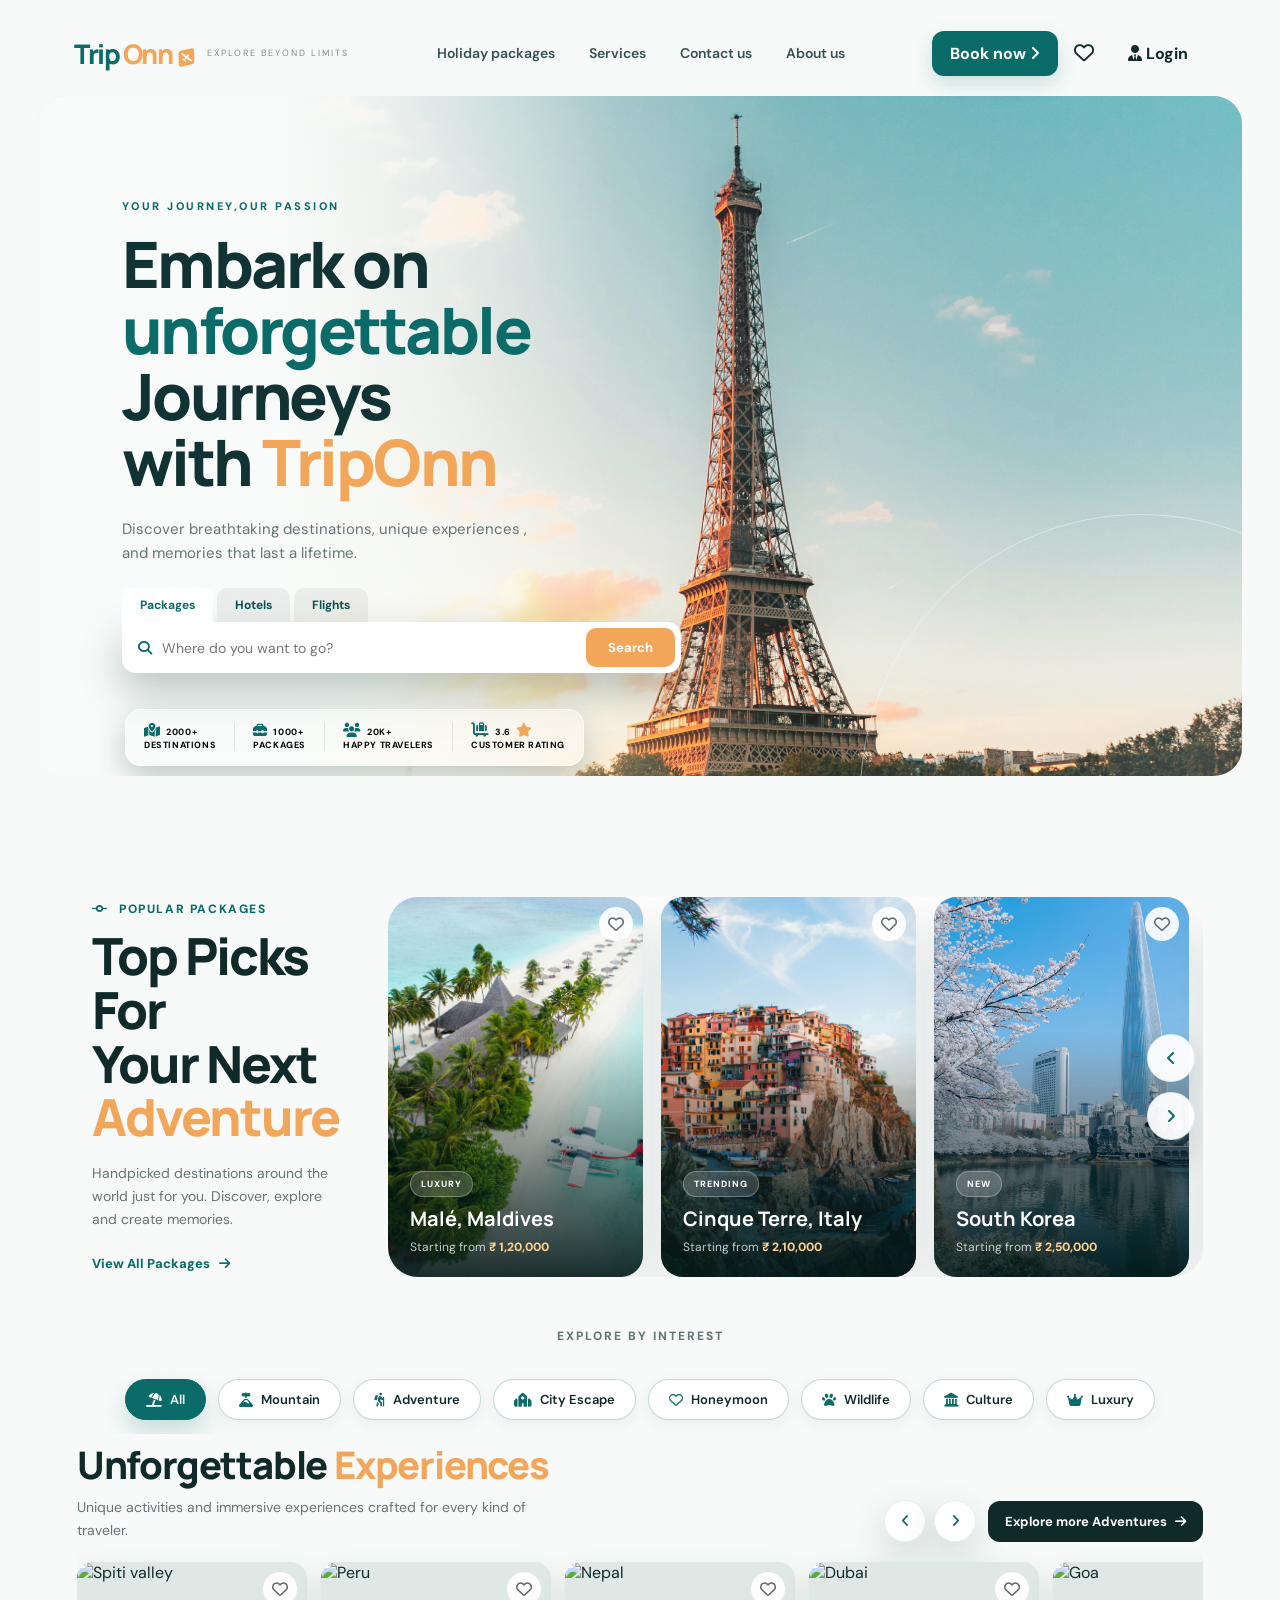
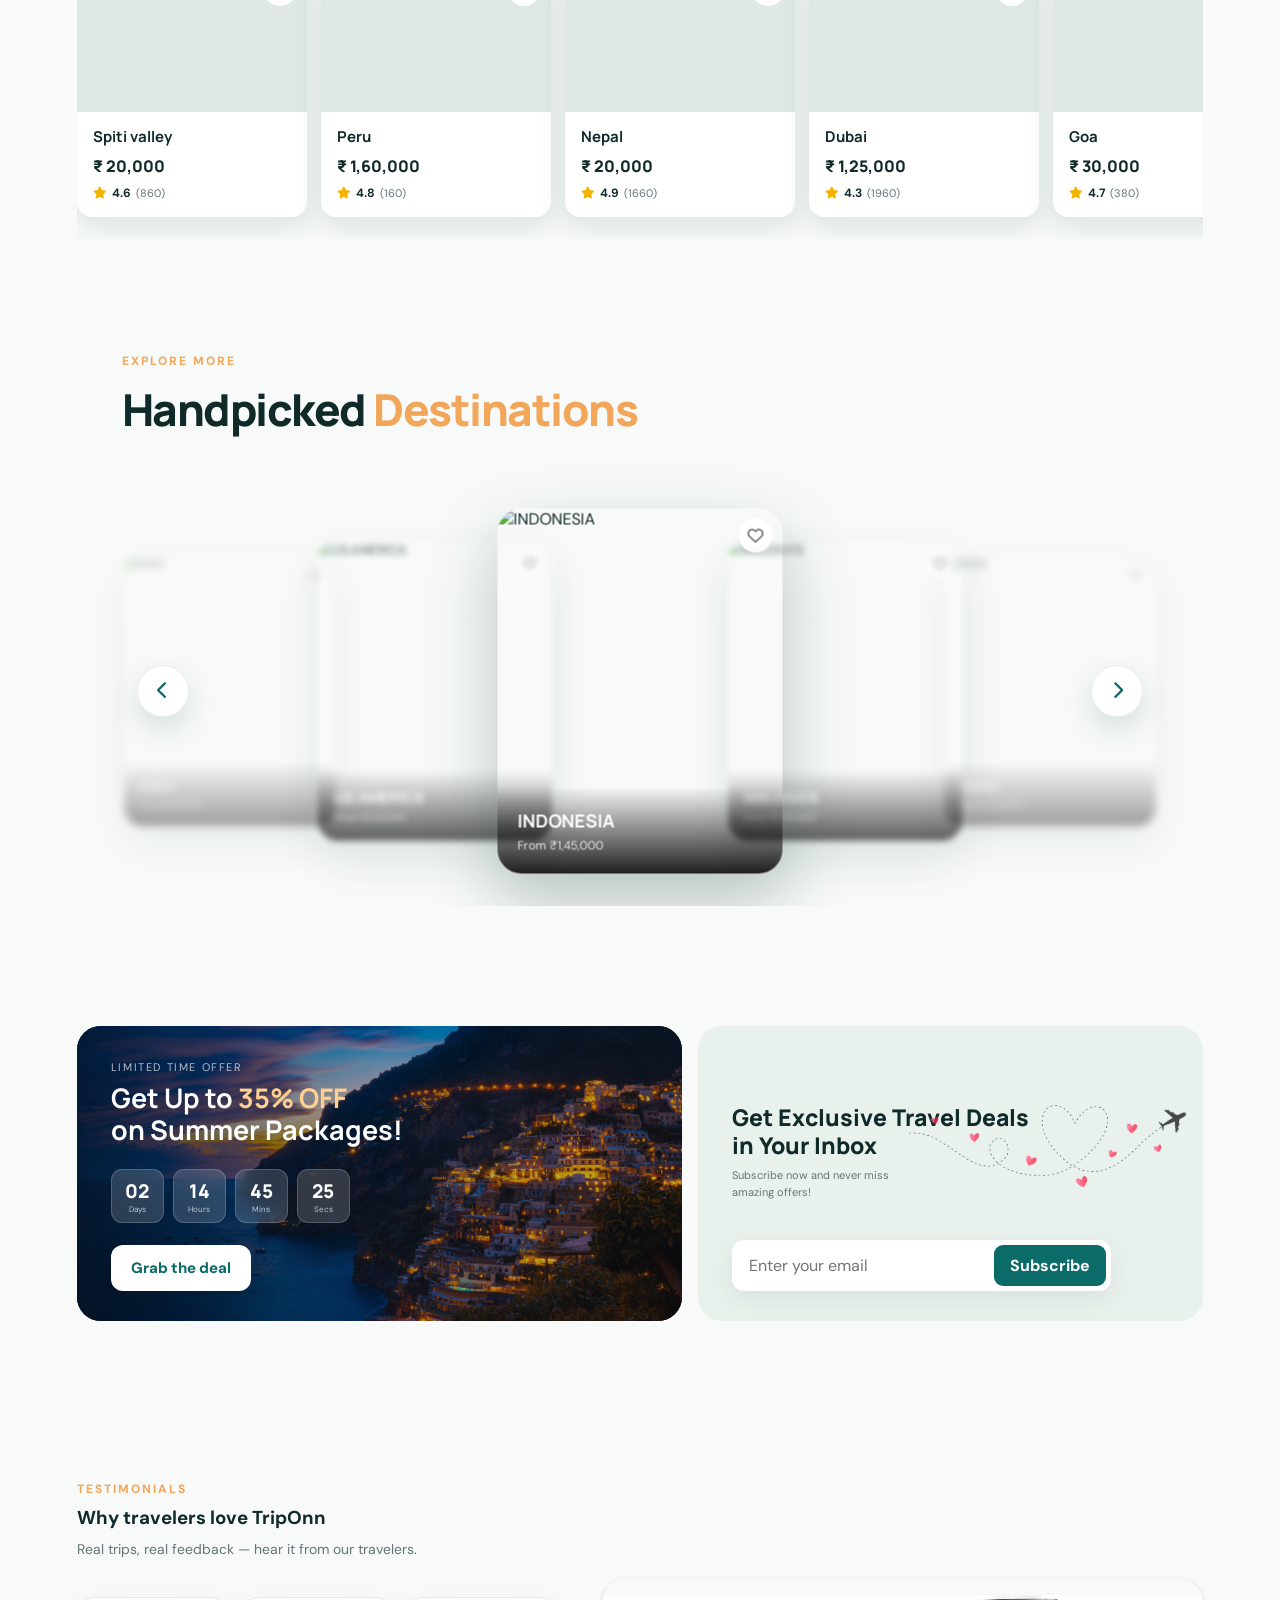
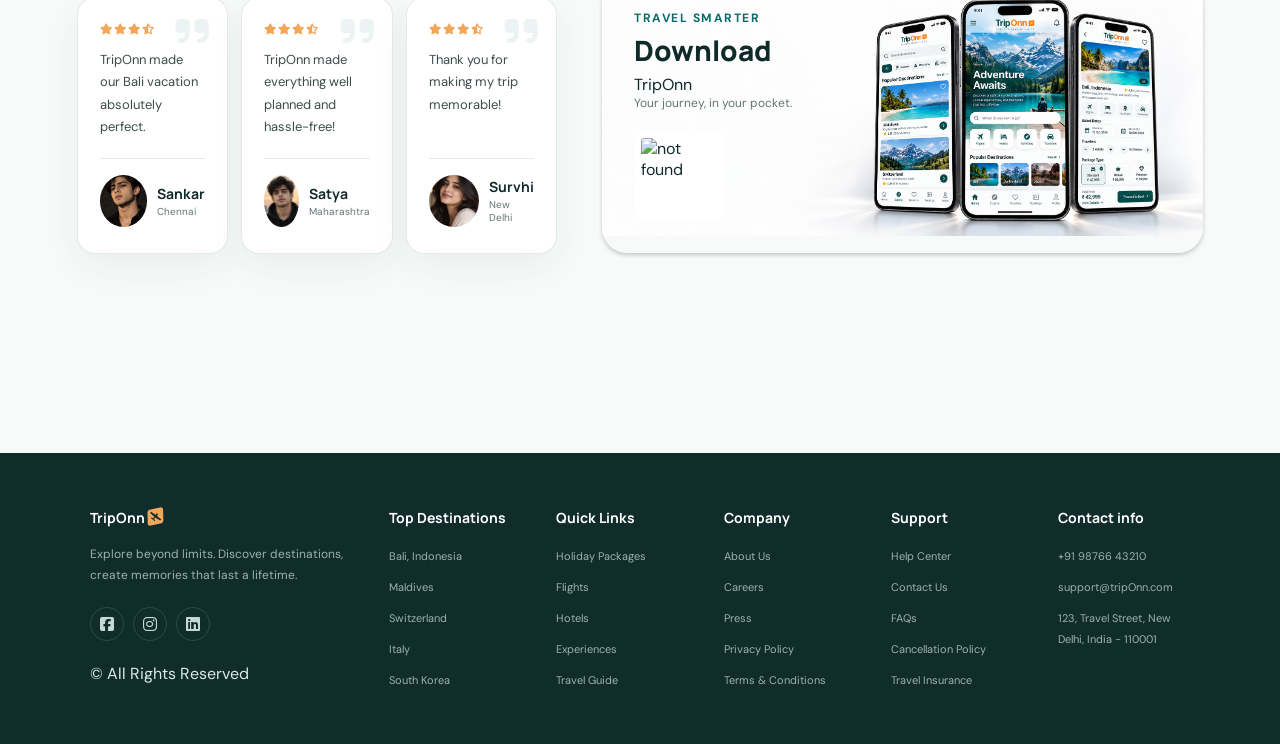
==== index.html @ 27c51230 "Rebuild as TripOnn: details page, wishlist, flights and hotels, organized folders" ====
<!doctype html>
<html lang="en">
  <head>
    <meta charset="UTF-8" />
    <meta name="viewport" content="width=device-width, initial-scale=1.0" />
    <title>TripOnn | Explore beyond limits</title>
    <meta name="description" content="TripOnn: holiday packages, flights and hotels for your next journey." />
    <link rel="stylesheet" href="css/tripOnn.css" />
    <link rel="stylesheet" href="css/wishlist.css" />
    <link rel="stylesheet" href="css/booking.css" />
    <link
      rel="stylesheet"
      href="https://cdnjs.cloudflare.com/ajax/libs/font-awesome/6.7.2/css/all.min.css"
      crossorigin="anonymous"
      referrerpolicy="no-referrer"
    />
    <link rel="icon" href="./favicon.ico?v=8" sizes="any" />
    <link rel="icon" href="./src/favicon/tripOnn_favicon.png?v=8" type="image/png" sizes="32x32" />
    <link rel="icon" href="./src/favicon/tripOnn_favicon_48.png?v=8" type="image/png" sizes="48x48" />
    <link rel="apple-touch-icon" href="./src/favicon/tripOnn_favicon_192.png?v=8" />
  </head>
  <body>
    <!-- Progress bar -->
    <div id="progress-bar"></div>
    <header>
      <nav>
        <!-- Navgition bar -->
        <div class="navbar">
          <div class="logo-box">
            <div class="logo">
              <span id="L1">Trip</span>
              <span id="L2">Onn</span>
              <i class="plane-icon fa-brands fa-avianex"></i>
            </div>
            <div id="tagline">
              <p>explore beyond limits</p>
            </div>
          </div>
          <!-- Navigation Option -->
          <div class="options" id="mobileNav">
            <a href="#">Holiday packages</a>
            <a href="#">Services</a>
            <a href="#">Contact us</a>
            <a href="#">About us</a>
          </div>
          <div class="btn">
            <button type="button" id="btn1">
              Book now <i class="fa-solid fa-angle-right"></i>
            </button>
            <!-- Wishlist heart: shows everything the user has saved -->
            <button type="button" id="navWishlistBtn" aria-label="View wishlist">
              <i class="fa-regular fa-heart"></i>
              <span class="wishlist-count hidden" id="wishlistCount">0</span>
            </button>
            <button type="button" id="btn2">
              <i class="fa-solid fa-user-tie"></i>
              Login
            </button>
          </div>
          <!-- Wishlist dropdown panel -->
          <div class="wishlist-panel hidden" id="wishlistPanel">
            <div class="wishlist-panel-head">
              <h3>My Wishlist</h3>
              <button type="button" id="closeWishlistPanel" aria-label="Close wishlist">
                <i class="fa-solid fa-xmark"></i>
              </button>
            </div>
            <div id="wishlistItemsList"></div>
            <p class="wishlist-empty-msg" id="wishlistEmptyMsg">
              Your wishlist is empty. Tap the heart on any card to save it here.
            </p>
          </div>
          <!-- Mobile hamburger -->
          <button
            type="button"
            class="nav-toggle"
            id="navToggle"
            aria-label="Open navigation"
            aria-expanded="false"
          >
            <i class="fa-solid fa-bars"></i>
          </button>
        </div>
      </nav>
      <div class="nav-scrim" id="navScrim"></div>
    </header>
    <main>
      <section class="hero">
        <!-- Home-Page Discription -->
        <div class="intro">
          <div class="intro-box">
            <h4>
              <i class="fa-solid fa-map-location-dot"></i> 2000+ <br />
              destinations
            </h4>
          </div>
          <!-- Row-Div Made a specific Vertical LIne -->
          <div class="row"></div>
          <div class="intro-box">
            <h4><i class="fa-solid fa-toolbox"></i> 1000+ <br />packages</h4>
          </div>
          <div class="row"></div>
          <div class="intro-box">
            <h4>
              <i class="fa-solid fa-users"></i> 20k+ <br />Happy Travelers
            </h4>
          </div>
          <div class="row"></div>
          <div class="intro-box">
            <h4>
              <i class="fa-solid fa-cart-flatbed-suitcase"></i> 3.6
              <i id="rating" class="fa-solid fa-star"></i> <br />Customer Rating
            </h4>
          </div>
        </div>
        <!-- HERO IMAGE -->
        <div class="hero-nav">
          <img src="./src/bastien-nvs-FIyk3oGs118-unsplash.jpg" alt="Scenic travel destination" />
        </div>
        <!-- Content Box -->
        <div class="hero-content">
          <p class="tagline">Your Journey,Our Passion</p>
          <h1>
            Embark on <br />
            <span class="highlights">unforgettable</span> Journeys <br />
            with <span class="brand">TripOnn</span>
          </h1>
          <p class="description">
            Discover breathtaking destinations, unique experiences ,<br />
            and memories that last a lifetime.
          </p>
        </div>
        <div class="hero-search">
          <div class="hero-search-tabs">
            <button type="button" class="hero-tab active" data-mode="packages">
              Packages
            </button>
            <button type="button" class="hero-tab" data-mode="hotels">
              Hotels
            </button>
            <button type="button" class="hero-tab" data-mode="flights">
              Flights
            </button>
          </div>
          <div class="hero-search-bar">
            <i class="fa-solid fa-magnifying-glass"></i>
            <input
              type="text"
              id="heroSearchInput"
              placeholder="Where do you want to go?"
            />
            <button type="button" class="hero-search-btn">Search</button>
          </div>
        </div>
      </section> 
      <!-- Travel-Packages -->
      <section class="smooth-appear">
        <div class="packages">
          <!-- Packages Intro -->
          <div class="content-box">
            <p class="heading">
              <i class="fa-solid fa-code-commit"></i> Popular Packages
            </p>
            <h2>
              Top Picks For <br />Your Next
              <span class="highlight-text"> Adventure </span>
            </h2>
            <p class="instruction">
              Handpicked destinations around the world just for you. Discover,
              explore and create memories.
            </p>
            <a href="packages.html" class="packages-all">
              View All Packages
              <i class="fa-solid fa-arrow-right"></i>
            </a>
          </div>
          <!-- Packages Carousel: cards are injected by JS from travelData.json -->
          <div class="packages-carousel">
            <div class="packages-track" id="packagesTrack"></div>
            <!-- Carousel Controls -->
            <div class="packages-controls">
              <button
                type="button"
                class="packages-arrow"
                id="packagesPrev"
                aria-label="Previous package"
              >
                <i class="fa-solid fa-angle-left"></i>
              </button>
              <button
                type="button"
                class="packages-arrow"
                id="packagesNext"
                aria-label="Next package"
              >
                <i class="fa-solid fa-angle-right"></i>
              </button>
            </div>
          </div>
        </div>
        <!--  Travel Option -->
        <div class="trip-option">
          <p class="trip-title">Explore By Interest</p>
          <div class="trip-container">
            <button
              type="button"
              class="trip-items active"
              data-filter="all"
              aria-pressed="true"
            >
              <span class="icon-circle border"
                ><i class="fa-solid fa-umbrella-beach"></i
                ><span>All</span></span
              >
            </button>
            <button
              type="button"
              class="trip-items"
              data-filter="mountain"
              aria-pressed="false"
            >
              <span class="icon-circle border"
                ><i class="fa-solid fa-volcano"></i><span>Mountain</span></span
              >
            </button>
            <button
              type="button"
              class="trip-items"
              data-filter="adventure"
              aria-pressed="false"
            >
              <span class="icon-circle border"
                ><i class="fa-solid fa-person-hiking"></i
                ><span>Adventure</span></span
              >
            </button>
            <button
              type="button"
              class="trip-items"
              data-filter="city"
              aria-pressed="false"
            >
              <span class="icon-circle border"
                ><i class="fa-solid fa-synagogue"></i
                ><span>City Escape</span></span
              >
            </button>
            <button
              type="button"
              class="trip-items"
              data-filter="honeymoon"
              aria-pressed="false"
            >
              <span class="icon-circle border"
                ><i class="fa-regular fa-heart"></i><span>Honeymoon</span></span
              >
            </button>
            <button
              type="button"
              class="trip-items"
              data-filter="wildlife"
              aria-pressed="false"
            >
              <span class="icon-circle border"
                ><i class="fa-solid fa-paw"></i><span>Wildlife</span></span
              >
            </button>
            <button
              type="button"
              class="trip-items"
              data-filter="culture"
              aria-pressed="false"
            >
              <span class="icon-circle border"
                ><i class="fa-solid fa-landmark"></i><span>Culture</span></span
              >
            </button>
            <button
              type="button"
              class="trip-items"
              data-filter="luxury"
              aria-pressed="false"
            >
              <span class="icon-circle border"
                ><i class="fa-solid fa-crown"></i><span>Luxury</span></span
              >
            </button>
          </div>
        </div>
        <!-- Trips: interest filter ke results, injected by JS -->
        <div class="container trips-section" id="tripsSection">
          <div class="trips-head">
            <div class="context">
              <h3>
                Unforgettable <span class="highlight-text">Experiences</span>
              </h3>
              <p>
                Unique activities and immersive experiences crafted for every
                kind of traveler.
              </p>
            </div>
            <div class="trips-actions">
              <div class="trips-arrows">
                <button
                  type="button"
                  class="packages-arrow"
                  id="tripsPrev"
                  aria-label="Previous trips"
                >
                  <i class="fa-solid fa-angle-left"></i>
                </button>
                <button
                  type="button"
                  class="packages-arrow"
                  id="tripsNext"
                  aria-label="Next trips"
                >
                  <i class="fa-solid fa-angle-right"></i>
                </button>
              </div>
              <a href="adventures.html" class="button-click" id="tripsMore">
                <span>Explore more Adventures</span>
                <i class="fa-solid fa-arrow-right"></i>
              </a>
            </div>
          </div>
          <div class="trips-grid" id="tripsGrid"></div>
          <p class="trips-empty">No trips available for this interest yet.</p>
        </div>
        <!-- Destinations Depth Carousel: cards injected by JS -->
        <section class="destinations-carousel">
          <div class="carousel-head">
            <span class="section-eyebrow">Explore More</span>
            <h3>Handpicked <span class="highlight-text">Destinations</span></h3>
          </div>
          <div class="dest-stack" id="destStack"></div>
        </section>
        <!-- Offer Bar -->
        <div class="offers">
          <div class="left-nav">
            <img src="./src/offerbar.jpg" alt="notFound" />
            <div class="offer-text">
              <p>Limited Time Offer</p>
              <h3>
                Get Up to <span class="bold-offer">35% OFF</span><br />
                on Summer Packages!
              </h3>
            </div>
            <!-- Countdown clock -->
            <div class="timelapse">
              <div class="clock">
                <h3 id="cd-d">02</h3>
                <p>Days</p>
              </div>
              <div class="clock">
                <h3 id="cd-h">14</h3>
                <p>Hours</p>
              </div>
              <div class="clock">
                <h3 id="cd-m">45</h3>
                <p>Mins</p>
              </div>
              <div class="clock">
                <h3 id="cd-s">30</h3>
                <p>Secs</p>
              </div>
            </div>
            <div class="offer-button">
              <button type="button">Grab the deal</button>
            </div>
          </div>
          <!-- Right Nav -->
          <div class="right-nav">
            <div class="right-nav-text">
              <h3>Get Exclusive Travel Deals <br />in Your Inbox</h3>
              <p>Subscribe now and never miss <br />amazing offers!</p>
            </div>
            <!-- Search-bar -->
            <div id="email-bar">
              <input type="text" placeholder="Enter your email" />
              <button type="submit">Subscribe</button>
            </div>
            <!-- plane logo -->
            <div class="plane-logo">
              <img src="./src/plane-hearts.png" alt="image not found" />
            </div>
          </div>
        </div>
      </section>
    </main>
    <!-- Reviews and Licence -->
    <footer>
      <div class="reviews">
        <div class="review-text">
          <span class="section-eyebrow">Testimonials</span>
          <h3>Why travelers <span>love</span> TripOnn</h3>
          <p class="review-lede">
            Real trips, real feedback — hear it from our travelers.
          </p>
        </div>
        <!-- 1st customer-review -->
        <div class="left-box">
          <div class="customers-review">
            <i class="fa-solid fa-quote-right quote-mark"></i>
            <div class="rating">
              <i class="fa-solid fa-star"></i>
              <i class="fa-solid fa-star"></i>
              <i class="fa-solid fa-star"></i>
              <i class="fa-solid fa-star-half-stroke"></i>
            </div>
            <p class="review-box">
              TripOnn made our Bali vacation absolutely perfect.
            </p>
            <div class="customer-profile">
              <div class="customer">
                <img src="./src/reviwer1.png" alt="Sankar" />
              </div>
              <div class="customer-details">
                <h3>Sankar</h3>
                <p>Chennai</p>
              </div>
            </div>
          </div>
          <div class="customers-review">
            <i class="fa-solid fa-quote-right quote-mark"></i>
            <div class="rating">
              <i class="fa-solid fa-star"></i>
              <i class="fa-solid fa-star"></i>
              <i class="fa-solid fa-star"></i>
              <i class="fa-solid fa-star-half-stroke"></i>
            </div>
            <p class="review-box">
              TripOnn made everything well planned and hassle-free!
            </p>
            <div class="customer-profile">
              <div class="customer">
                <img src="./src/reviwer2.png" alt="Satya" />
              </div>
              <div class="customer-details">
                <h3>Satya</h3>
                <p>Maharashtra</p>
              </div>
            </div>
          </div>
          <div class="customers-review">
            <i class="fa-solid fa-quote-right quote-mark"></i>
            <div class="rating">
              <i class="fa-solid fa-star"></i>
              <i class="fa-solid fa-star"></i>
              <i class="fa-solid fa-star"></i>
              <i class="fa-solid fa-star-half-stroke"></i>
            </div>
            <p class="review-box">Thank you for making my trip memorable!</p>
            <div class="customer-profile">
              <div class="customer">
                <img src="./src/reviwer3.png" alt="Survhi" />
              </div>
              <div class="customer-details">
                <h3>Survhi</h3>
                <p>New Delhi</p>
              </div>
            </div>
          </div>
        </div>
        <!-- right-box -->
        <div class="right-box">
          <img src="./src/tripOnnApp.png" alt="TripOnnApp" />
          <div class="box-input">
            <div class="text-ads">
              <h3>Travel Smarter</h3>
              <h4>Download</h4>
              <span>Trip</span><span>Onn</span>
              <p>Your journey, in your pocket.</p>
            </div>
            <div class="promotion">
              <div class="Qr-code">
                <img src="./src/Qrcode.png" alt="not found" />
              </div>
            </div>
          </div>
        </div>
      </div>
      <!-- footer -->
      <div class="footer-box">
        <div class="footer">
          <h3>TripOnn<i class="plane-icon fa-brands fa-avianex"></i></h3>
          <p>
            Explore beyond limits. Discover destinations, create memories that
            last a lifetime.
          </p>
          <!-- Social Media Support -->
          <div class="social-media">
            <a
              href="https://www.facebook.com/share/174R29vppd/"
              target="_blank"
              rel="noopener noreferrer"
            >
              <i class="fa-brands fa-square-facebook"></i>
            </a>
            <a
              href="https://www.instagram.com/__rahulvx?igsh=cGc4Z3FiamdnNThs"
              target="_blank"
              rel="noopener noreferrer"
            >
              <i class="fa-brands fa-instagram"></i>
            </a>
            <a
              href="https://www.linkedin.com/in/rahul-kumar-a49258320?utm_source=share_via&utm_content=profile&utm_medium=member_android"
              target="_blank"
              rel="noopener noreferrer"
            >
              <i class="fa-brands fa-linkedin"></i>
            </a>
          </div>
          &copy; All Rights Reserved
        </div>
        <!-- Footer Discription -->
        <div class="footer">
          <h3>Top Destinations</h3>
          <ul>
            <li><a href="#">Bali, Indonesia</a></li>
            <li><a href="#">Maldives </a></li>
            <li><a href="#"> Switzerland</a></li>
            <li><a href="#"> Italy</a></li>
            <li><a href="#">South Korea</a></li>
          </ul>
        </div>
        <div class="footer">
          <h3>Quick Links</h3>
          <ul>
            <li><a href="#">Holiday Packages </a></li>
            <li><a href="#">Flights </a></li>
            <li><a href="#"> Hotels</a></li>
            <li><a href="#"> Experiences</a></li>
            <li><a href="#">Travel Guide</a></li>
          </ul>
        </div>
        <div class="footer">
          <h3>Company</h3>
          <ul>
            <li><a href="#">About Us </a></li>
            <li><a href="#">Careers </a></li>
            <li><a href="#"> Press</a></li>
            <li><a href="#"> Privacy Policy </a></li>
            <li><a href="#"> Terms & Conditions</a></li>
          </ul>
        </div>
        <div class="footer">
          <h3>Support</h3>
          <ul>
            <li><a href="#"> Help Center </a></li>
            <li><a href="#">Contact Us </a></li>
            <li><a href="#"> FAQs</a></li>
            <li><a href="#"> Cancellation Policy </a></li>
            <li><a href="#"> Travel Insurance</a></li>
          </ul>
        </div>
        <div class="footer">
          <h3>Contact info</h3>
          <ul>
            <li><a href="#"> +91 98766 43210 </a></li>
            <li><a href="#">support@tripOnn.com </a></li>
            <li>
              <a href="#"> 123, Travel Street, New Delhi, India - 110001</a>
            </li>
          </ul>
        </div>
      </div>
    </footer>
    <!-- Login Overlay-->
    <div
      class="login-overlay hidden"
      role="dialog"
      aria-modal="true"
      aria-label="TripOnn login and sign up"
    >
      <div class="login-container">
        <div class="left-login">
          <img src="./src/loginOverlay.jpg" alt="not found" />
          <div class="poet">
            <span><i class="fa-solid fa-quote-left"></i></span>
            <p>Jobs fill your pocket,</p>
            <p>adventures fill your soul.</p>
            <span>- Jamie Lyn Beatty</span>
          </div>
        </div>
        <div class="right-login">
          <div class="login-logo-box">
            <span id="firstLogo">Trip</span><span id="secndlogo">Onn</span>
            <i id="login-plane" class="fa-brands fa-avianex"></i>
          </div>
          <p id="login-p2">Explore more , Experience more.</p>
          <div class="login-btns">
            <button type="button" id="button1-login">Sign Up</button>
            <button type="button" id="button2-login">Login</button>
          </div>
          <div class="login-advise-text">
            <p id="login-p3">Begin Your Adventure</p>
            <p id="login-p4">Sign Up with Open account</p>
          </div>
          <div class="login-options">
            <button
              type="button"
              id="apple-login"
              aria-label="Continue with Apple"
            >
              <img src="./src/apple-logo.png" alt="" />
            </button>
            <button
              type="button"
              id="google-login"
              aria-label="Continue with Google"
            >
              <img src="./src/google.png" alt="" />
            </button>
            <button
              type="button"
              id="facebook-login"
              aria-label="Continue with Facebook"
            >
              <img src="./src/facebook.png" alt="" />
            </button>
          </div>
          <div class="login-divider">
            <span>or</span>
          </div>
          <button type="button" class="close-login" aria-label="Close login">
            <i class="fa-regular fa-circle-xmark"></i>
          </button>
          <div class="form-details">
            <div class="inputbox-login">
              <i class="fa-solid fa-circle-user"></i>
              <input
                type="text"
                autocomplete="username"
                placeholder="Enter your username"
              />
            </div>
            <p class="field-error" id="username-error"></p>
            <div class="inputbox-login">
              <i class="fa-solid fa-lock"></i>
              <input
                type="password"
                autocomplete="current-password"
                placeholder="Enter your password"
              />
            </div>
            <p class="field-error" id="password-error"></p>
          </div>
          <div class="creatAc-button">
            <button type="button">Create Account</button>
          </div>
        </div>
      </div>
    </div>
    <script src="js/wishlist.js" defer></script>
    <script src="js/tripOnn.js" defer></script>
    <script src="js/booking.js" defer></script>
  </body>
</html>
---- css/tripOnn.css ----
@import url("https://fonts.googleapis.com/css2?family=DM+Sans:wght@400;500;600;700&family=Manrope:wght@500;600;700;800&display=swap");

:root {
  --primary: #0b6b68;
  --primary-dark: #07514f;
  --accent: #f2a65a;
  --ink: #102a2a;
  --muted: #647575;
  --paper: #f7faf8;
  --white: #fff;
  --line: rgba(16, 42, 42, 0.1);
  --shadow: 0 22px 60px rgba(18, 54, 52, 0.12);
  --radius: 24px;
}

* {
  box-sizing: border-box;
  margin: 0;
  padding: 0;
}
html {
  scroll-behavior: smooth;
}
body {
  font-family: "DM Sans", sans-serif;
  color: var(--ink);
  background: var(--paper);
  overflow-x: hidden;
}
body.modal-open,
body.nav-open {
  overflow: hidden;
}
button,
input {
  font: inherit;
}
button {
  cursor: pointer;
  border: 0;
  background: transparent;
}
a {
  color: inherit;
  text-decoration: none;
}
img {
  display: block;
  max-width: 100%;
}

/* Accessible focus state for keyboard users */
button:focus-visible,
a:focus-visible,
input:focus-visible {
  outline: 3px solid rgba(242, 166, 90, 0.55);
  outline-offset: 3px;
  border-radius: 6px;
}

#progress-bar {
  position: fixed;
  left: 0;
  top: 0;
  width: 0;
  height: 4px;
  z-index: 9999;
  background: linear-gradient(90deg, var(--accent), #ffd48d, var(--primary));
  box-shadow: 0 0 14px rgba(242, 166, 90, 0.55);
}

/* NAV */
header {
  position: fixed;
  top: 0;
  left: 0;
  width: 100%;
  z-index: 1000;
  padding: 18px 4%;
  transition: 0.35s ease;
}
header.scrolled {
  padding: 10px 4%;
  background: rgba(255, 255, 255, 0.88);
  backdrop-filter: blur(18px);
  box-shadow: 0 8px 30px rgba(16, 42, 42, 0.08);
}
.navbar {
  max-width: 1400px;
  margin: auto;
  min-height: 70px;
  display: flex;
  align-items: center;
  justify-content: space-between;
  gap: 20px;
  padding: 0 22px;
  border: 1px solid rgba(255, 255, 255, 0.32);
  border-radius: 22px;
}
header.scrolled .navbar {
  border-color: var(--line);
}
.logo-box {
  display: flex;
  align-items: center;
  gap: 13px;
  flex-shrink: 0;
}
.logo {
  font:
    800 27px "Manrope",
    sans-serif;
  letter-spacing: -1.5px;
  position: relative;
}
#L1 {
  color: var(--primary);
}
#L2 {
  color: var(--accent);
}
.plane-icon {
  color: var(--accent);
  font-size: 18px;
  transform: rotate(-12deg);
  margin-left: 2px;
}
#tagline p {
  font-size: 9px;
  letter-spacing: 2px;
  text-transform: uppercase;
  color: #78908f;
}
.options {
  display: flex;
  align-items: center;
  justify-content: center;
  gap: 34px;
  flex: 1;
}
.options a {
  font-size: 14px;
  font-weight: 600;
  color: #345252;
  position: relative;
  padding: 8px 0;
}
.options a::after {
  content: "";
  position: absolute;
  left: 0;
  bottom: 0;
  width: 0;
  height: 2px;
  border-radius: 5px;
  background: var(--accent);
  transition: 0.3s;
}
.options a:hover::after {
  width: 100%;
}
.btn {
  display: flex;
  align-items: center;
  gap: 10px;
  flex-shrink: 0;
}
.btn button,
#desc,
.offer-button button {
  border-radius: 12px;
  padding: 12px 18px;
  font-weight: 700;
  transition: 0.3s;
}
#btn1 {
  background: var(--primary);
  color: #fff;
  box-shadow: 0 8px 20px rgba(11, 107, 104, 0.18);
}
#btn1:hover {
  transform: translateY(-2px);
  background: var(--primary-dark);
}
#btn2 {
  background: transparent;
  color: var(--ink);
}
#btn2:hover {
  background: rgba(11, 107, 104, 0.07);
}
/* =========================================================
   Card heart button (top-right corner of package/trip/dest cards)
   ========================================================= */
.package-card,
.trip-card,
.dest-card {
  position: relative; /* needed so the heart button can sit in the corner */
}

/* Wishlist styles (heart, navbar button, dropdown panel) live in wishlist.css */

/* Mobile hamburger toggle (hidden on desktop) */
.nav-toggle {
  display: none;
  width: 44px;
  height: 44px;
  align-items: center;
  justify-content: center;
  border-radius: 10px;
  color: var(--ink);
  font-size: 19px;
  flex-shrink: 0;
}
.nav-toggle:hover {
  background: rgba(11, 107, 104, 0.08);
}

/* Dark scrim behind the mobile nav panel */
.nav-scrim {
  display: none;
  position: fixed;
  inset: 0;
  background: rgba(6, 20, 20, 0.45);
  z-index: 1400;
  opacity: 0;
  transition: opacity 0.3s ease;
}
.nav-scrim.visible {
  display: block;
  opacity: 1;
}

/* =========================================================
   HERO BANNER
   ========================================================= */

.hero {
  width: min(1380px, 94%);
  height: 680px;
  min-height: 620px;
  margin: 96px auto 0;
  padding: 0 6.5%;
  position: relative;
  display: flex;
  flex-direction: column;
  align-items: flex-start;
  justify-content: center;
  gap: 22px;
  overflow: hidden;
  border-radius: 28px;
  background: #f5f9f7;
}

.hero-nav {
  position: absolute;
  inset: 0;
  width: 100%;
  height: 100%;
  z-index: 0;
  overflow: hidden;
}
.hero-nav img {
  width: 100%;
  height: 100%;
  max-width: none;
  display: block;
  object-fit: cover;
  object-position: center 13%;
}

.hero::after {
  content: "";
  position: absolute;
  inset: 0;
  z-index: 1;
  pointer-events: none;
  background: linear-gradient(
    90deg,
    rgb(248, 251, 249) 20%,
    rgb(248, 251, 249) 20%,
    rgba(248, 251, 249, 0.621) 34%,
    rgba(248, 251, 249, 0.225) 48%,
    rgba(248, 251, 249, 0.086) 63%,
    rgba(248, 251, 249, 0.247) 100%
  );
}

.hero::before {
  content: "";
  position: absolute;
  width: 560px;
  height: 560px;
  right: -180px;
  bottom: -300px;
  border: 1px solid rgba(244, 248, 248, 0.495);
  border-radius: 50%;
  z-index: 2;
  pointer-events: none;
}

.hero-content {
  width: min(600px, 54%);
  max-width: 600px;
  position: relative;
  z-index: 3;
}
.hero-content .tagline {
  color: var(--primary);
  font-weight: 800;
  text-transform: uppercase;
  letter-spacing: 2.5px;
  font-size: 11px;
  margin-bottom: 18px;
}
.hero h1 {
  max-width: 600px;
  font:
    800 clamp(38px, 5vw, 68px)/1.03 "Manrope",
    sans-serif;
  letter-spacing: -2.5px;
  color: #123333;
}
.highlights {
  color: var(--primary);
}
.brand {
  color: var(--accent);
}
.description {
  margin-top: 22px;
  color: var(--muted);
  font-size: 15px;
  line-height: 1.65;
  max-width: 510px;
}


.hero-search {
  width: min(600px, 54%);
  max-width: 600px;
  position: relative;
  z-index: 3;
}

.hero-search-tabs {
  display: flex;
  gap: 4px;
}

.hero-tab {
  padding: 9px 18px;
  font-size: 12px;
  font-weight: 700;
  color: var(--primary-dark);
  background: rgba(164, 160, 160, 0.14);
  backdrop-filter: blur(9px);
  border-radius: 10px 10px 0 0;
  transition: background 0.25s ease, color 0.25s ease;
}

.hero-tab.active {
  background: #fff;
  color: var(--primary);
}

.hero-search-bar {
  display: flex;
  align-items: center;
  gap: 10px;
  background: #fff;
  border-radius: 0 14px 14px 14px;
  padding: 6px 6px 6px 16px;
  box-shadow: 0 18px 40px rgba(18, 54, 52, 0.28);
}

.hero-search-bar i {
  color: var(--primary);
  font-size: 14px;
  flex-shrink: 0;
}

.hero-search-bar input {
  flex: 1;
  min-width: 0;
  border: 0;
  outline: 0;
  font-size: 14px;
  color: var(--ink);
  background: transparent;
}

.hero-search-btn {
  flex-shrink: 0;
  padding: 11px 22px;
  border-radius: 10px;
  background: var(--accent);
  color: #fff;
  font-weight: 700;
  font-size: 13px;
  transition: background 0.25s ease, transform 0.25s ease;
}

.hero-search-btn:hover {
  background-color:#e28222;
  
}

/* STATS BOX */
.intro {
  position: absolute;
  left: 7.2%;
  bottom: 10px;
  z-index: 4;
  display: flex;
  align-items: center;
  gap: 18px;
  padding: 13px 18px;
  background: rgba(255, 255, 255, 0.195);
  backdrop-filter: blur(14px);
  border: 1px solid rgba(255, 255, 255, 0.9);
  border-radius: 16px;
  box-shadow: 0 12px 30px rgba(20, 55, 52, 0.255);
}
.intro-box h4 {
  font-size: 9px;
  line-height: 1.45;
  color: #000000;
  text-transform: uppercase;
  letter-spacing: 0.6px;
}
.intro-box i {
  font-size: 14px;
  color: var(--primary);
  margin-right: 3px;
}
#rating {
  color: var(--accent);
  margin-left: 2px;
}
.row {
  width: 1px;
  height: 28px;
  background: var(--line);
}

/* GENERAL */
.smooth-appear {
  padding: 100px 6%;
}
/* =========================================================
   PACKAGES CAROUSEL
   ========================================================= */

.packages {
  max-width: 1400px;
  margin: auto;
  display: grid;
  grid-template-columns: 0.85fr 2.8fr;
  gap: 34px;
  align-items: center;
}

/* INTRO */

.content-box {
  padding: 25px 15px;
}

.heading {
  color: var(--primary);
  font-weight: 800;
  font-size: 12px;
  text-transform: uppercase;
  letter-spacing: 1.6px;
}

.heading i {
  margin-right: 6px;
}

.content-box h2 {
  font:
    800 clamp(30px, 4vw, 52px)/1.05 "Manrope",
    sans-serif;
  letter-spacing: -2px;
  margin-top: 12px;
}

.highlight-text {
  color: var(--accent);
}

.instruction {
  margin-top: 18px;
  line-height: 1.65;
  color: var(--muted);
  font-size: 14px;
  max-width: 340px;
}

/* VIEW ALL */

.packages-all {
  display: inline-flex;
  align-items: center;
  gap: 9px;
  margin-top: 24px;
  color: var(--primary);
  font-size: 13px;
  font-weight: 800;
  transition:
    gap 0.3s ease,
    color 0.3s ease,
    transform 0.6s ease;
}

.packages-all:hover {
  gap: 14px;
  color: var(--accent);
  transform: translateX(2px);
}

/* CAROUSEL */

.packages-carousel {
  position: relative;
  width: 100%;
  min-width: 0;
  overflow: hidden;
  background-color: var(--white);
  border-radius: 30px;
}

.packages-track {
  display: flex;
  gap: 18px;
  width: max-content;
  transition: transform 0.25s cubic-bezier(0.22, 0.61, 0.36, 1);
  will-change: transform;
}

/* PACKAGE CARD */

.package-card {
  position: relative;
  flex: 0 0 255px;
  height: 380px;

  border-radius: 22px;
  overflow: hidden;

  background: #ddd;
  box-shadow: var(--shadow);

  cursor: pointer;

  transition:
    transform 0.45s ease,
    box-shadow 0.45s ease;
}

.package-card:hover {
  transform: translateY(-8px);
  box-shadow: 0 28px 60px rgba(18, 54, 52, 0.22);
}

.package-card > img {
  width: 100%;
  height: 100%;
  object-fit: cover;

  transition: transform 0.7s cubic-bezier(0.22, 0.61, 0.36, 1);
}

.package-card:hover > img {
  transform: scale(1.07);
}

/* DARK GRADIENT */

.package-card::after {
  content: "";
  position: absolute;
  inset: 35% 0 0;

  background: linear-gradient(transparent, rgba(5, 25, 25, 0.9));

  pointer-events: none;
}

/* CARD CONTENT */

.package-card-content {
  position: absolute;
  left: 0;
  right: 0;
  bottom: 0;

  padding: 22px;

  color: #fff;
  z-index: 2;
}

.package-card-content h3 {
  font:
    700 20px "Manrope",
    sans-serif;
  margin-top: 8px;
}

.package-card-content p {
  font-size: 12px;
  margin-top: 7px;
  color: rgba(255, 255, 255, 0.76);
}

.package-card-content .price {
  font-weight: 800;
  color: #ffd08f;
}

/* SMALL TAG */

.package-tag {
  display: inline-flex;
  align-items: center;

  padding: 6px 10px;

  border-radius: 20px;

  background: rgba(255, 255, 255, 0.16);
  border: 1px solid rgba(255, 255, 255, 0.3);

  backdrop-filter: blur(10px);
  -webkit-backdrop-filter: blur(10px);

  color: #fff;

  font-size: 9px;
  font-weight: 800;
  letter-spacing: 1px;
  text-transform: uppercase;
}
/* =========================================================
   PACKAGE CAROUSEL CONTROLS
   ========================================================= */

.packages-controls {
  position: absolute;
  top: 50%;
  right: 8px;

  transform: translateY(-50%);

  display: flex;
  flex-direction: column;
  gap: 10px;

  z-index: 20;
}

.packages-arrow {
  width: 48px;
  height: 48px;

  display: grid;
  place-items: center;

  border-radius: 50%;

  background: rgba(255, 255, 255, 0.94);
  color: var(--primary);

  border: 1px solid rgba(11, 107, 104, 0.1);

  box-shadow: 0 14px 35px rgba(18, 54, 52, 0.18);

  font-size: 16px;

  transition:
    transform 0.25s ease,
    background 0.25s ease,
    color 0.25s ease,
    box-shadow 0.25s ease;
}

.packages-arrow:hover {
  background: var(--primary);
  color: #fff;

  transform: scale(1.08);

  box-shadow: 0 18px 40px rgba(11, 107, 104, 0.25);
}

.packages-arrow:active {
  transform: scale(0.91);
}
/* INTERESTS */
.trip-option {
  max-width: 1400px;
  margin: 30px auto;
}
.trip-title {
  text-align: center;
  color: var(--muted);
  font-size: 12px;
  font-weight: 800;
  text-transform: uppercase;
  letter-spacing: 2px;
  margin-bottom: 25px;
}

/* Single row, side scroll */
.trip-container {
  display: flex;
  flex-wrap: nowrap;
  gap: 12px;
  padding: 10px 4px 14px; /* hover/shadow clip na ho */
  overflow-x: auto;
  scroll-snap-type: x proximity;
  -webkit-overflow-scrolling: touch;
  scrollbar-width: none; /* Firefox */
}
.trip-container::-webkit-scrollbar {
  display: none; /* Chrome / Safari */
}

/* Jab sab fit ho to center, warna left se scroll */
.trip-items:first-child {
  margin-left: auto;
}
.trip-items:last-child {
  margin-right: auto;
}

.trip-items {
  flex: 0 0 auto;
  scroll-snap-align: start;
  cursor: pointer;
  transition: transform 0.3s ease;
}
.trip-items:hover {
  transform: translateY(-3px);
}

/* Pill: icon pehle, name side me */
.icon-circle {
  display: flex;
  align-items: center;
  gap: 8px;
  padding: 11px 20px;
  border-radius: 999px;
  background: #fff;
  color: var(--ink);
  border: 1px solid rgba(11, 107, 104, 0.25);
  font-size: 13px;
  font-weight: 600;
  white-space: nowrap;
  box-shadow: 0 4px 14px rgba(18, 54, 52, 0.06);
  transition:
    background 0.3s ease,
    color 0.3s ease,
    border-color 0.3s ease,
    box-shadow 0.3s ease;
}
.icon-circle i {
  font-size: 14px;
  color: var(--primary);
  transition: color 0.3s ease;
}
.trip-items:hover .icon-circle,
.trip-items.active .icon-circle {
  background: var(--primary);
  border-color: var(--primary);
  color: #fff;
  box-shadow: 0 12px 25px rgba(11, 107, 104, 0.2);
}
.trip-items:hover .icon-circle i,
.trip-items.active .icon-circle i {
  color: #fff;
}
/* EXPERIENCE / TRIPS */

/* pills ke saath attach: neeche ka gap kam */
.trip-option {
  margin: 30px auto 0;
}

.container {
  max-width: 1400px;
  margin: 10px auto 0;
}
.trips-section {
  scroll-margin-top: 100px;
}
.trips-head {
  display: flex;
  align-items: flex-end;
  justify-content: space-between;
  gap: 24px;
  margin-bottom: 8px;
}
.context h3 {
  font:
    800 clamp(26px, 3vw, 38px)/1.1 "Manrope",
    sans-serif;
  letter-spacing: -1.2px;
}
.context p {
  margin-top: 10px;
  color: var(--muted);
  line-height: 1.65;
  font-size: 14px;
  max-width: 460px;
}
.trips-actions {
  display: flex;
  align-items: center;
  gap: 12px;
  flex-shrink: 0;
}
.trips-arrows {
  display: flex;
  gap: 8px;
}
.trips-arrows .packages-arrow {
  width: 42px;
  height: 42px;
  font-size: 14px;
}

/* "More" button */
.button-click {
  display: inline-flex;
  align-items: center;
  gap: 8px;
  padding: 12px 17px;
  border-radius: 12px;
  background: var(--ink);
  color: #fff;
  font-size: 13px;
  font-weight: 700;
  transition:
    background 0.3s ease,
    transform 0.3s ease;
}
.button-click:hover {
  background: var(--primary);
  transform: translateY(-2px);
}
.button-click i {
  transition: transform 0.3s ease;
}
.button-click:hover i {
  transform: translateX(4px);
}
/* Default: ek row wala slider */
.trips-grid {
  display: flex;
  gap: 14px; /* pehle 16px */
  padding: 12px 4px 22px;
  overflow-x: auto;
  scroll-snap-type: x proximity;
  -webkit-overflow-scrolling: touch;
  scrollbar-width: none;
}
.trips-grid::-webkit-scrollbar {
  display: none;
}

/* Arrows tab hide jab result khaali ho, ya scroll ki zarurat na ho */
.trips-section.is-empty .trips-arrows,
.trips-section.no-overflow .trips-arrows {
  display: none;
}
/* Trip card */
/* Trip card: image on top, white info box below */
.trip-card {
  position: relative;
  flex: 0 0 230px;
  border-radius: 16px;
  overflow: hidden;
  scroll-snap-align: start;
  background: #fff;
  box-shadow: 0 10px 28px rgba(20, 55, 52, 0.12);
  cursor: pointer;
  animation: tripIn 0.45s ease backwards;
  transition: transform 0.4s ease, box-shadow 0.4s ease;
}
.trip-card:hover {
  transform: translateY(-5px);
  box-shadow: 0 22px 45px rgba(20, 55, 52, 0.22);
}

.trip-thumb {
  height: 150px;
  overflow: hidden;
  background: #dfe8e5;
}
.trip-thumb img {
  width: 100%;
  height: 100%;
  object-fit: cover;
  transition: transform 0.6s ease;
}
.trip-card:hover .trip-thumb img {
  transform: scale(1.06);
}

.trip-details {
  position: static;       /* pehle absolute tha */
  padding: 14px 16px 16px;
  background: #fff;
  color: var(--ink);
}
.trip-details h3 {
  font: 700 15px "Manrope", sans-serif;
  text-transform: none;
  color: var(--ink);
}
.trip-details .trip-price {
  margin-top: 8px;
  font: 800 16px "Manrope", sans-serif;
  color: var(--ink);
}
.trip-details .trip-rating {
  display: flex;
  align-items: center;
  gap: 5px;
  margin-top: 8px;
  font-size: 12px;
  color: var(--ink);
}
.trip-rating i {
  color: #f5b301;
}
.trip-rating span {
  color: var(--muted);
  font-size: 11px;
}

@media (max-width: 600px) {
  .trip-card { flex-basis: 185px; }
  .trip-thumb { height: 125px; }
}@keyframes tripIn {
  from {
    opacity: 0;
    transform: translateY(14px);
  }
}

/* Koi trip na mile to */
.trips-empty {
  display: none;
  min-height: 220px;
  place-items: center;
  text-align: center;
  color: var(--muted);
  font-size: 14px;
  font-weight: 600;
}
.trips-section.is-empty .trips-empty {
  display: grid;
}

@media (max-width: 600px) {
  .trip-option {
    margin: 40px auto 0;
  }
  .trips-head {
    flex-direction: column;
    align-items: flex-start;
    gap: 16px;
  }
  .trips-arrows {
    display: none; /* mobile par swipe */
  }
  .trip-card {
    flex-basis: 165px;
  }
}

/* =========================================================
   DESTINATIONS DEPTH CAROUSEL
   ========================================================= */

.destinations-carousel {
  width: 100%;
  max-width: 1500px;
  margin: 110px auto 0;
  padding: 0 4%;
  overflow: hidden;
}

.carousel-head {
  margin-bottom: 42px;
}

.carousel-head h3 {
  font:
    800 clamp(30px, 3.5vw, 44px)/1.1 "Manrope",
    sans-serif;
  letter-spacing: -1.5px;
  margin-top: 8px;
}

/* CAROUSEL STAGE */

.dest-stack {
  position: relative;
  width: 100%;
  height: 430px;
  display: flex;
  align-items: center;
  justify-content: center;
  perspective: 1200px;
  overflow: visible;
}

/* CARD */

.dest-card {
  position: absolute;
  left: 50%;
  top: 50%;

  width: 285px;
  height: 365px;

  border-radius: 24px;
  overflow: hidden;

  cursor: pointer;

  box-shadow: 0 24px 55px rgba(18, 54, 52, 0.16);

  will-change: transform, filter, opacity;

  transform-origin: center center;

  transition:
    transform 0.65s cubic-bezier(0.22, 0.61, 0.36, 1),
    filter 0.65s ease,
    opacity 0.65s ease,
    box-shadow 0.65s ease;

  user-select: none;
  -webkit-user-select: none;
}

/* IMAGE */

.dest-card img {
  width: 100%;
  height: 100%;
  object-fit: cover;
  pointer-events: none;
}

/* CARD INFORMATION */

.dest-card .dest-info {
  position: absolute;
  left: 0;
  right: 0;
  bottom: 0;

  padding: 22px 20px 20px;

  color: #fff;

  background: linear-gradient(transparent, rgba(0, 0, 0, 0.88));

  pointer-events: none;
}

.dest-card .dest-info h4 {
  font:
    700 18px "Manrope",
    sans-serif;
}

.dest-card .dest-info p {
  font-size: 12px;
  color: rgba(255, 255, 255, 0.82);
  margin-top: 5px;
}

/* CENTER CARD */

.dest-card.is-active {
  box-shadow: 0 30px 70px rgba(18, 54, 52, 0.28);
}

/* ARROWS */

.dest-carousel-btn {
  position: absolute;

  top: 50%;
  transform: translateY(-50%);

  width: 52px;
  height: 52px;

  display: grid;
  place-items: center;

  border-radius: 50%;

  background: rgba(255, 255, 255, 0.92);
  color: var(--primary);

  border: 1px solid rgba(11, 107, 104, 0.1);

  box-shadow: 0 12px 30px rgba(18, 54, 52, 0.14);

  z-index: 100;

  font-size: 18px;

  transition:
    transform 0.25s ease,
    background 0.25s ease,
    color 0.25s ease,
    box-shadow 0.25s ease;
}

.dest-carousel-btn:hover {
  background: var(--primary);
  color: #fff;
  box-shadow: 0 16px 35px rgba(11, 107, 104, 0.22);
}

.dest-carousel-btn:active {
  transform: translateY(-50%) scale(0.94);
}

.dest-carousel-btn.prev {
  left: 15px;
}

.dest-carousel-btn.next {
  right: 15px;
}

/* Prevent clicks while moving */

.dest-stack.is-moving .dest-card {
  pointer-events: none;
}

/* MOBILE */

@media (max-width: 900px) {
  .destinations-carousel {
    padding: 0 3%;
  }

  .dest-stack {
    height: 380px;
  }

  .dest-card {
    width: 245px;
    height: 320px;
  }

  .dest-carousel-btn.prev {
    left: 8px;
  }

  .dest-carousel-btn.next {
    right: 8px;
  }
}

@media (max-width: 600px) {
  .destinations-carousel {
    margin-top: 80px;
    padding: 0 15px;
  }

  .dest-stack {
    height: 320px;
  }

  .dest-card {
    width: 190px;
    height: 255px;
    border-radius: 20px;
  }

  .dest-card .dest-info {
    padding: 16px;
  }

  .dest-card .dest-info h4 {
    font-size: 15px;
  }

  .dest-card .dest-info p {
    font-size: 10px;
  }

  .dest-carousel-btn {
    width: 44px;
    height: 44px;
    font-size: 15px;
  }

  .dest-carousel-btn.prev {
    left: 2px;
  }

  .dest-carousel-btn.next {
    right: 2px;
  }
}

/* OFFER */
.offers {
    max-width: 1400px;
    margin: 120px auto 0;
    display: grid;
    grid-template-columns: 1.2fr 1fr;
    gap: 16px;
}
.left-nav,
.right-nav {
   min-height: 295px;
    border-radius: 24px;
    padding: 34px;
    position: relative;
    overflow: hidden;
}
.left-nav {
    color: #fff;
    background: #111;
}

/* FULL BACKGROUND IMAGE */
.left-nav > img {
   position: absolute;
    inset: 0;

    width: 100%;
    height: 100%;

    object-fit: cover;
    z-index: 0;
}

/* DARK OVERLAY — text ko readable banane ke liye */
.left-nav::after {
 content: "";
    position: absolute;
    inset: 0;

    background: linear-gradient(
        90deg,
        rgba(5, 12, 25, 0.78),
        rgba(8, 10, 30, 0.35),
        rgba(8, 10, 30, 0.25)
    );

    z-index: 1;
    pointer-events: none;
}

/* TEXT ABOVE IMAGE */
.left-nav .offer-text,
.left-nav .timelapse {
    position: relative;
    z-index: 3;
}

.left-nav .offer-button {
    z-index: 4;
}

.offer-text p,
.right-nav-text p {
  font-size: 11px;
  text-transform: uppercase;
  letter-spacing: 1.6px;
  opacity: 0.7;
}
.offer-text h3 {
  font:
    700 27px/1.2 "Manrope",
    sans-serif;
  margin-top: 8px;
}
.bold-offer {
  color: #ffd08f;
}
.timelapse {
  display: flex;
  gap: 9px;
  margin-top: 23px;
}
.clock {
  min-width: 53px;
    padding: 8px 7px;
    border-radius: 11px;
    text-align: center;

    background: rgba(255, 255, 255, 0.16);
    border: 1px solid rgba(255, 255, 255, 0.18);

    backdrop-filter: blur(8px);
}
.clock h3 {
  font:
    800 19px "Manrope",
    sans-serif;
}
.clock p {
  font-size: 8px;
  opacity: 0.7;
}
.offer-button {
  position: absolute;
    bottom: 30px;
    z-index: 4;
    margin-top: 0;
}
.offer-button button {
     border: none;

    padding: 13px 20px;

    border-radius: 12px;

    background: #fff;
    color: var(--primary);

    font-size: 15px;
    font-weight: 800;

    cursor: pointer;

    transition: 0.3s ease;

    box-shadow: 0 10px 30px rgba(0, 0, 0, 0.15);
}
.offer-button button:hover {
    transform: translateY(-3px);

    box-shadow:
        0 14px 30px rgba(0, 0, 0, 0.22);
}
.right-nav {
  background: #e9f1ed;
  display: flex;
  align-items: center;
  justify-content: space-between;
  gap: 20px;
}
.right-nav-text h3 {
  font:
    800 23px/1.2 "Manrope",
    sans-serif;
  margin: 8px 0;
}
.right-nav-text p {
  text-transform: none;
  letter-spacing: 0;
  line-height: 1.5;
  color: var(--muted);
  opacity: 1;
  margin-bottom: 50px;
}
#email-bar {
  position: absolute;
  left: 34px;
  bottom: 30px;
  width: min(75%, 430px);
  display: flex;
  background: #fff;
  border-radius: 12px;
  padding: 5px;
  box-shadow: 0 8px 25px rgba(20, 55, 52, 0.08);
}
#email-bar input {
  border: 0;
  outline: 0;
  min-width: 0;
  flex: 1;
  padding: 10px 12px;
  color: var(--ink);
}
#email-bar button {
  background: var(--primary);
  color: #fff;
  padding: 10px 16px;
  border-radius: 9px;
  font-weight: 700;
}
#email-bar button:disabled {
  opacity: 0.7;
  cursor: not-allowed;
}
.input-error{
  border: 1px solid #ff2600 !important;
  box-shadow: 0 0 8px rgba(255, 60, 26, 0.35);
}
.plane-logo {
  width: 290px;
  opacity: 0.7;
  transform: rotate(7deg);
  right: 5px;
  margin-bottom: 15%;
  position: absolute;
}

/* FOOTER / REVIEWS */
footer {
  margin-top: 50px;
}
.reviews {
  position: relative;
  max-width: 1400px;
  margin: 0 auto 100px;
  padding: 10px 6% 80px;
  display: grid;
  grid-template-columns: 1fr 1.25fr;
  gap: 20px 45px;
  align-items: center;
}
.section-eyebrow {
  display: inline-block;
  color: var(--accent);
  font-size: 12px;
  font-weight: 800;
  text-transform: uppercase;
  letter-spacing: 2px;
  margin-bottom: 8px;
}
.review-lede {
  margin-top: 10px;
  color: var(--muted);
  font-size: 14px;
  max-width: 380px;
}
.review-text {
  grid-column: 1 / -1;
  width: 45%;
  display: flex;
  flex-direction: column;
}
.review-text h3 {
  max-width: 430px;
}
.left-box {
  display: grid;
  grid-template-columns: repeat(3, 1fr);
  gap: 13px;
  border-radius: 10px;
}
.customers-review {
  display: flex;
  flex-direction: column;
  height: 100%;
  padding: 26px 22px;
  border: 1px solid var(--line);
  background: #fff;
  border-radius: 18px;
  position: relative;
  overflow: hidden;
  transition:
    transform 0.3s ease,
    box-shadow 0.3s ease;
  box-shadow: 0 12px 35px rgba(20, 55, 52, 0.06);
}
.customers-review:hover {
  transform: translateY(-7px);
  box-shadow: 0 20px 45px rgba(20, 55, 52, 0.12);
}
.quote-mark {
  position: absolute;
  top: 14px;
  right: 18px;
  font-size: 38px;
  color: var(--primary);
  opacity: 0.08;
}
.customer-profile {
  display: flex;
  align-items: center;
  gap: 10px;
  margin-top: 20px;
  padding-top: 16px;
  border-top: 1px solid var(--line);
}
.customer {
  position: relative;
}
.customer img {
  width: 52px;
  height: 52px;
  border-radius: 50%;
  object-fit: cover;
}
.customer-details h3 {
  font:
    700 14px "Manrope",
    sans-serif;
}
.customer-details p {
  font-size: 10px;
  color: var(--muted);
  margin-top: 2px;
}
.rating {
  display: flex;
  gap: 2px;
  font-size: 11px;
  color: var(--accent);
}
.review-box {
  margin-top: 14px;
  flex: 1;
  color: #3c4d4c;
  font-size: 13px;
  line-height: 1.7;
}
.right-box {
  position: relative;
  border-radius: 25px;
  padding: 32px;
  min-height: 260px;
  margin-bottom: 20px;
  display: flex;
  justify-content: space-between;
  align-items: center;
  overflow: hidden;
  box-shadow: 0px 2px 4px rgba(0, 0, 0, 0.204);
}

.right-box::after {
  content: "";
  position: absolute;
  inset: 0;
  z-index: 1;
  pointer-events: none;
}
.box-input {
  position: relative;
  z-index: 2;
  flex: 1;
  min-width: 0;
}
.text-ads h3 {
  font-size: 12px;
  color: var(--primary);
  text-transform: uppercase;
  letter-spacing: 1.5px;
}
.text-ads h4 {
  font:
    800 28px/1.1 "Manrope",
    sans-serif;
  margin: 9px 0;
}
.text-ads p {
  font-size: 12px;
  color: var(--muted);
}
.promotion {
  display: flex;
  align-items: center;
  gap: 14px;
  margin-top: 20px;
}
.Qr-code img {
 width: 90px;
  height: 90px;
  background: #fff;
  padding: 7px;
  border-radius: 10px;
}
.right-box > img {
 position: absolute;
  inset: 0;
  width: 100%;
  height: 100%;
  max-width: 100%;
  max-height: 100%;
  object-fit: contain;
  object-position: center;
  z-index: 0;
}

.footer-box {
  background: #102d2c;
  color: #dbe8e5;
  padding: 55px 7%;
  display: grid;
  grid-template-columns: 2fr repeat(5, 1fr);
  gap: 35px;
}
.footer h3 {
  font:
    700 14px "Manrope",
    sans-serif;
  color: #fff;
  margin-bottom: 17px;
}
.footer p {
  font-size: 12px;
  line-height: 1.7;
  color: #9bb2af;
  max-width: 270px;
}
.footer ul {
  list-style: none;
  display: grid;
  gap: 10px;
}
.footer li a {
  font-size: 11px;
  color: #9bb2af;
  transition:
    color 0.25s ease,
    padding-left 0.25s ease;
}
.footer li a:hover {
  color: #ffd08f;
  padding-left: 4px;
}
.social-media {
  display: flex;
  gap: 9px;
  margin: 22px 0;
}
.social-media a {
  width: 34px;
  height: 34px;
  border: 1px solid rgba(255, 255, 255, 0.13);
  border-radius: 50%;
  display: grid;
  place-items: center;
  color: #c6d8d5;
  transition:
    background 0.25s ease,
    color 0.25s ease,
    transform 0.25s ease;
}
.social-media a:hover {
  background: var(--accent);
  color: #102d2c;
  transform: translateY(-3px);
}

/* LOGIN */
.login-overlay {
  position: fixed;
  inset: 0;
  z-index: 5000;
  background: rgba(3, 21, 21, 0.72);
  backdrop-filter: blur(10px);
  display: grid;
  place-items: center;
  padding: 22px;
  opacity: 1;
  visibility: visible;
  transition:
    opacity 0.3s ease,
    visibility 0.3s ease;
}
.login-overlay.hidden {
  opacity: 0;
  visibility: hidden;
  pointer-events: none;
}
.login-container {
  width: min(920px, 100%);
  max-height: 90vh;
  overflow: hidden;
  background: #fff;
  border-radius: 28px;
  display: grid;
  grid-template-columns: 0.9fr 1.1fr;
  box-shadow: 0 30px 100px rgba(0, 0, 0, 0.3);
  transform: translateY(0) scale(1);
  transition: transform 0.35s ease;
}
.login-overlay.hidden .login-container {
  transform: translateY(20px) scale(0.97);
}
.left-login {
  position: relative;
  min-height: 570px;
  background: #123;
  overflow: hidden;
}
.left-login > img {
  width: 100%;
  height: 100%;
  object-fit: cover;
}
.left-login::after {
  content: "";
  position: absolute;
  inset: 0;
  background: linear-gradient(transparent 30%, rgba(5, 20, 20, 0.9));
}
.poet {
  position: absolute;
  bottom: 35px;
  left: 32px;
  right: 25px;
  color: #fff;
  z-index: 2;
}
.poet p {
  font:
    600 19px/1.4 "Manrope",
    sans-serif;
}
.poet span:last-child {
  font-size: 11px;
  display: block;
  margin-top: 8px;
  opacity: 0.75;
}
.right-login {
  padding: 42px;
  position: relative;
  overflow: auto;
}
.login-logo-box {
  font:
    800 27px "Manrope",
    sans-serif;
}
#firstLogo {
  color: var(--primary);
}
#secndlogo {
  color: var(--accent);
}
#login-plane {
  color: var(--accent);
  font-size: 18px;
  margin-left: 4px;
}
#login-p2 {
  font-size: 11px;
  color: var(--muted);
  margin-top: 4px;
}
.login-btns {
  display: grid;
  grid-template-columns: 1fr 1fr;
  background: #edf3f0;
  border-radius: 10px;
  padding: 4px;
  margin: 28px 0 25px;
  box-shadow: 0 2px 8px rgba(0, 0, 0, 0.06);
}
.login-btns button {
  padding: 10px;
  border-radius: 8px;
  background: transparent;
  color: var(--muted);
  font-weight: 700;
  transition:
    background 0.2s ease,
    color 0.2s ease;
}
.login-btns button.active {
  background: #fff;
  color: var(--primary);
  box-shadow: 0 4px 12px rgba(0, 0, 0, 0.06);
}
.login-advise-text #login-p3 {
  font:
    800 23px "Manrope",
    sans-serif;
}
#login-p4 {
  font-size: 11px;
  color: var(--muted);
  margin-top: 4px;
}
.login-options {
  display: flex;
  gap: 10px;
  margin-top: 18px;
}
.login-options button {
  width: 43px;
  height: 43px;
  border: 1px solid var(--line);
  box-shadow: 0 1px 3px rgba(0, 0, 0, 0.559);
  border-radius: 10px;
  background: #fff;
  display: grid;
  place-items: center;
  transition:
    transform 0.25s ease,
    border-color 0.25s ease;
}
.login-options button img {
  width: 20px;
  height: 20px;
  object-fit: contain;
  
}
.login-options button:hover {
  transform: translateY(-2px);
  border-color: var(--primary);
}
.login-divider {
  display: flex;
  align-items: center;
  gap: 10px;
  color: #9aa9a7;
  font-size: 10px;
  margin: 23px 0;
}
.login-divider::before,
.login-divider::after {
  content: "";
  height: 1px;
  background: var(--line);
  flex: 1;
}
.close-login {
  position: absolute;
  right: 22px;
  top: 20px;
  color: #82908e;
  font-size: 20px;
}
.form-details {
  display: grid;
  gap: 12px;
}
.inputbox-login {
  display: flex;
  align-items: center;
  gap: 10px;
  border: 1px solid var(--line);
  border-radius: 11px;
  padding: 0 13px;
}
.inputbox-login:focus-within {
  border-color: var(--primary);
  box-shadow: 0 0 0 3px rgba(11, 107, 104, 0.08);
}
.inputbox-login i {
  color: #8aa09d;
  font-size: 14px;
}
.inputbox-login input {
  border: 0;
  outline: 0;
  width: 100%;
  padding: 13px 0;
  font-size: 12px;
}
.inputbox-login.input-error {
  border-color: #e0563f !important;
  box-shadow: 0 0 0 3px rgba(224, 86, 63, 0.12);
}
.field-error {
  min-height: 16px;
  margin-top: -6px;
  font-size: 11px;
  color: #e0563f;
  padding-left: 4px;
}
.creatAc-button button {
  width: 100%;
  margin-top: 16px;
  background: var(--primary);
  color: #fff;
  padding: 13px;
  border-radius: 11px;
  font-weight: 800;
}
.creatAc-button button:hover {
  background: var(--primary-dark);
}

/* RESPONSIVE */
@media (max-width: 1150px) {
  .options {
    gap: 18px;
  }
  .packages {
    grid-template-columns: 1fr;
  }
  .content-box {
    grid-column: 1/-1;
    padding-bottom: 5px;
  }
  .footer-box {
    grid-template-columns: 2fr repeat(3, 1fr);
  }
  .footer:last-child {
    grid-column: auto;
  }
}

@media (max-width: 850px) {
  header {
    padding: 10px 3%;
    z-index: 1600;
  }

  .navbar {
    padding: 0 15px;
    position: relative;
  }

  /* HAMBURGER */

  .nav-toggle {
    display: flex;
    width: 25px;
    height: 25px;
    margin-bottom: 20px;
    align-items: center;
    justify-content: center;

    border-radius: 10px;

    color: var(--ink);
    font-size: 15px;

    flex-shrink: 0;

    position: relative;
    z-index: 1601;
  }

  .nav-toggle:hover {
    background: rgba(11, 107, 104, 0.08);
  }

  /* MOBILE NAVIGATION PANEL */

  .options {
    position: fixed;
    top: 14px;
    right: 14px;
    height: auto;
    max-height: calc(100dvh - 28px);
    width: min(240px, 85vw);

    /* Glassmorphism */
    background: rgba(255, 255, 255, 0.18);
    backdrop-filter: blur(22px) saturate(160%);
    -webkit-backdrop-filter: blur(22px) saturate(160%);

    border: 1px solid rgba(255, 255, 255, 0.45);
    border-radius: 22px;

    box-shadow:
      0 20px 50px rgba(0, 0, 0, 0.18),
      inset 0 1px 0 rgba(255, 255, 255, 0.35);

    flex-direction: column;
    align-items: flex-start;
    justify-content: flex-start;
    gap: 1em;
    padding: 40px 20px 10px;
    transform: translateX(calc(100% + 20px));
    transition: transform 0.35s cubic-bezier(0.22, 0.61, 0.36, 1);
    z-index: 1500;
  }
  /* OPEN STATE */
  .options.open {
    transform: translateX(0);
  }

  /* MOBILE NAV LINKS */
  .options a {
    width: 100%;
    background-color: rgba(149, 154, 206, 0.397);
    padding: 13px 14px;
    border-bottom: 1px solid rgba(255, 255, 255, 0.2);
    border-radius: 12px;
    font-size: 16px;
    color: var(--ink);
    transition: 0.25s ease;
  }
  .options a:hover {
    background: var(--primary);
    color: var(--white);
    transform: translateX(3px);
  }

  .options a::after {
    display: none;
  }

  /* DARK BACKGROUND */

  .nav-scrim {
    display: none;

    position: fixed;
    inset: 0;
    background: rgba(6, 20, 20, 0.18);
    z-index: 1400;
    opacity: 0;
    transition: opacity 0.3s ease;
  }

  .nav-scrim.visible {
    display: block;
    opacity: 1;
  }

  /* DESKTOP BUTTONS FLEX ON MOBILE */

  .btn {
    display: flex;
  }

  /* REST OF RESPONSIVE CODE */

  .hero {
    min-height: 560px;
    height: auto;
    padding: 120px 7% 150px;
  }

  .hero-content {
    width: 100%;
    max-width: 650px;
  }

  .intro {
    left: 5%;
    right: 5%;
    bottom: 10px;
    justify-content: space-around;
    gap: 10px;
  }

  .intro-box h4 {
    text-align: center;
    font-size: 9px;
  }

  .container {
    grid-template-columns: 1fr;
    gap: 30px;
  }

  .offers {
    grid-template-columns: 1fr;
  }

  .reviews {
    grid-template-columns: 1fr;
  }

  .left-box {
    grid-template-columns: repeat(3, 1fr);
  }
 /* RIGHT BOX - TABLET */
.right-box {
  min-height: 300px;
  padding: 28px;
  display: flex;
  align-items: center;
  justify-content: flex-start;
  overflow: hidden;
}

.right-box > img {
  width: 100%;
  height: 100%;
  object-fit: contain;
  object-position: center;
}

.box-input {
  width: 100%;
  max-width: 330px;
  position: relative;
  z-index: 2;
}

.text-ads {
  text-align: left;
}

.promotion {
  justify-content: flex-start;
}
  

  .footer-box {
    grid-template-columns: repeat(2, 1fr);
  }

  .footer:first-child {
    grid-column: 1/-1;
  }

  .hero-search {
    width: 100%;
    max-width: 650px;
  }
}

@media (max-width: 600px) {
  .navbar {
    min-height: 58px;
    border-radius: 16px;
  }
  .logo {
    font-size: 22px;
  }
  #tagline {
    display: none;
  }
  #btn1 {
    padding: 10px 13px;
    font-size: 11px;
  }
  #btn2 {
    padding: 10px 12px;
    font-size: 11px;
  }
  .hero {
    min-height: 480px;
    height: auto;
    padding: 105px 6% 130px;
  }
  .hero h1 {
    font-size: 41px;
    letter-spacing: -2px;
  }
  .description {
    font-size: 14px;
  }
  .description br {
    display: none;
  }
  .intro {
    display: grid;
    grid-template-columns: 1fr 1fr;
    width: 90%;
    padding: 13px;
    gap: 10px;
  }
  .intro .row {
    display: none;
  }
  .smooth-appear {
    padding: 70px 5%;
  }
  .packages {
    grid-template-columns: 1fr;
  }
  .content-box h2 {
    font-size: 33px;
  }
  .trip-option {
    margin: 40px auto 0;
  }
  .left-nav,
  .right-nav {
    padding: 25px;
    min-height: 330px;
  }
  .timelapse {
    margin-top: 18px;
  }
  .offer-button {
    position: static;
    margin-top: 20px;
  }
.offers {
    width: calc(100% - 30px);
    margin-top: 80px;
}

.left-nav,
.right-nav {
    width: 100%;
}

.offer-text h3 {
    max-width: 100%;
}

.timelapse {
    flex-wrap: wrap;
}

.offer-button button {
    width: 100%;
}

  .right-nav {
    display: block;
  }
  .plane-logo {
    display: none;
  }
  #email-bar {
    left: 25px;
    right: 25px;
    bottom: 25px;
    width: auto;

  }
  .reviews {
    padding: 55px 5%;
  }
  .left-box {
    grid-template-columns: 1fr;
  }
   /* RIGHT BOX - MOBILE */
.right-box {
    width: 100%;
    min-height: 300px;
    position: relative;
    overflow: hidden;
  }

  .right-box > img {
    position: absolute;
    inset: 0;

    width: 100%;
    height: 100%;

    object-fit: contain;
    object-position: center;

    max-width: 100%;
    max-height: 100%;
  }

.box-input {
  width: 100%;
  max-width: 100%;

  position: relative;
  z-index: 2;
}

.text-ads {
  width: 100%;
  text-align: left;
}

.text-ads h3 {
  font-size: 11px;
}

.text-ads h4 {
  font-size: 25px;
  line-height: 1.1;
}

.text-ads p {
  font-size: 11px;
}

.promotion {
  width: 100%;
  margin-top: 18px;

  display: flex;
  align-items: center;
  justify-content: flex-start;
}

.Qr-code img {
  width: 78px;
  height: 78px;
  padding: 6px;
}

  .footer-box {
    grid-template-columns: 1fr 1fr;
    padding: 45px 7%;
    gap: 28px 20px;
  }
  .footer:first-child {
    grid-column: 1/-1;
  }
  .login-container {
    grid-template-columns: 1fr;
    max-height: 94vh;
  }
  .left-login {
    display: none;
  }
  .right-login {
    padding: 34px 24px;
  }
}

@media (max-width: 390px) {
  .navbar {
    padding: 0 8px;
    gap: 5px;
  }

  .logo {
    font-size: 20px;
  }

  #btn1,
  #btn2 {
    padding: 8px 7px;
    font-size: 10px;
  }

  .nav-toggle {
    width: 20px;
    height: 20px;
    font-size: 10px;
  }

/* RIGHT BOX - SMALL PHONE */
.right-box {
  min-height: 330px;
  padding: 20px;
  border-radius: 20px;
}

.right-box > img {
  object-position: 58% center;
}

.box-input {
  max-width: 100%;
}

.text-ads h3 {
  font-size: 10px;
}

.text-ads h4 {
  font-size: 22px;
}

.text-ads p {
  font-size: 10px;
}

.Qr-code img {
  width: 68px;
  height: 68px;
  padding: 5px;
}
  .hero h1 {
    font-size: 35px;
  }
  .footer-box {
    grid-template-columns: 1fr;
  }
  .footer:first-child {
    grid-column: auto;
  }
}
@media (prefers-reduced-motion: reduce) {
  *,
  *::before,
  *::after {
    scroll-behavior: auto !important;
    animation: none !important;
    transition: none !important;
  }
  .reveal-ready {
    opacity: 1 !important;
    transform: none !important;
  }
}
/* =========================================================
   PACKAGES CAROUSEL RESPONSIVE
   ========================================================= */

@media (max-width: 1000px) {
  .packages {
    grid-template-columns: 1fr;
    gap: 30px;
  }

  .content-box {
    padding: 10px 5px;
  }

  .instruction {
    max-width: 520px;
  }
  .package-card {
    flex-basis: 250px;
    height: 360px;
  }
}

@media (max-width: 600px) {
  .packages-controls {
    right: 2px;
    gap: 8px;
  }

  .packages-arrow {
    width: 42px;
    height: 42px;
    font-size: 14px;
  }
  .trip-container {
  gap: 10px;
}
.icon-circle {
  padding: 9px 15px;
  font-size: 12px;
}
}

@media (max-width: 390px) {
  .packages-controls {
    right: 0;
  }

  .packages-arrow {
    width: 39px;
    height: 39px;
  }
  .hero-search {
    width: 100%;
    max-width: 350px;
  }
}
---- css/wishlist.css ----
/* wishlist.css — heart buttons, navbar heart, dropdown panel. Load after tripOnn.css */

.wishlist-heart {
  position: absolute;
  top: 10px;
  right: 10px;
  width: 34px;
  height: 34px;
  display: flex;
  align-items: center;
  justify-content: center;
  background: rgba(255, 255, 255, 0.9);
  border: none;
  border-radius: 50%;
  cursor: pointer;
  z-index: 5;
  transition: transform 0.2s ease;
}

.wishlist-heart:hover {
  transform: scale(1.12);
}

.wishlist-heart i {
  font-size: 16px;
  color: #666;
  transition: color 0.2s ease;
}

.wishlist-heart.active i {
  color: #e63950; /* red */
}

/* =========================================================
   Navbar heart button (next to Login)
   ========================================================= */
#navWishlistBtn {
  position: relative;
  background: none;
  border: none;
  cursor: pointer;
  font-size: 20px;
  color: inherit;
  display: inline-flex;
  align-items: center;
  padding: 0 6px;
}

#navWishlistBtn i.fa-solid {
  color: #e63950;
}

.wishlist-count {
  position: absolute;
  top: -4px;
  right: -2px;
  background: #e63950;
  color: #fff;
  font-size: 11px;
  line-height: 1;
  padding: 3px 5px;
  border-radius: 999px;
  min-width: 16px;
  text-align: center;
}

.wishlist-count.hidden {
  display: none;
}

/* =========================================================
   Wishlist dropdown panel
   ========================================================= */
.wishlist-panel {
  position: absolute;
  top: 64px;
  right: 20px;
  width: 300px;
  max-height: 420px;
  overflow-y: auto;
  background: #fff;
  border-radius: 12px;
  box-shadow: 0 10px 30px rgba(0, 0, 0, 0.18);
  padding: 16px;
  z-index: 500;
}

.wishlist-panel.hidden {
  display: none;
}

.wishlist-panel-head {
  display: flex;
  justify-content: space-between;
  align-items: center;
  margin-bottom: 10px;
}

.wishlist-panel-head h3 {
  margin: 0;
  font-size: 16px;
}

.wishlist-panel-head button {
  background: none;
  border: none;
  font-size: 16px;
  cursor: pointer;
  color: #666;
}

.wishlist-item {
  display: flex;
  gap: 10px;
  align-items: center;
  padding: 8px 0;
  border-bottom: 1px solid #eee;
}

.wishlist-item img {
  width: 48px;
  height: 48px;
  object-fit: cover;
  border-radius: 8px;
  flex-shrink: 0;
}

.wishlist-item-info {
  flex: 1;
  min-width: 0;
}

.wishlist-item-info h4 {
  margin: 0;
  font-size: 14px;
  white-space: nowrap;
  overflow: hidden;
  text-overflow: ellipsis;
}

.wishlist-item-info p {
  margin: 2px 0 0;
  font-size: 12px;
  color: #888;
}

.wishlist-item-remove {
  background: none;
  border: none;
  color: #e63950;
  cursor: pointer;
  font-size: 14px;
  flex-shrink: 0;
}

.wishlist-empty-msg {
  text-align: center;
  color: #888;
  font-size: 13px;
  padding: 24px 6px;
}

.wishlist-empty-msg.hidden {
  display: none;
}
---- css/booking.css ----
/* booking.css — load after tripOnn.css */

/* =========================================================
   HERO / BOOKING MODE
   ========================================================= */

.hero.booking-mode {
  height: auto;
  min-height: 0;
  padding-top: 130px;
  padding-bottom: 36px;
}

.hero.booking-mode .intro,
.hero.booking-mode .hero-search-bar {
  display: none;
}

.hero.booking-mode .hero-search {
  width: 100%;
  max-width: none;
}

.hero.booking-mode .hero-tab.active {
  background: var(--primary);
  color: #fff;
}


/* =========================================================
   BOOKING FORM
   ========================================================= */

.bk-form {
  display: none;
  flex-wrap: wrap;
  align-items: stretch;
  gap: 10px;
  background: #fff;
  padding: 14px;
  border-radius: 0 16px 16px 16px;
  box-shadow: 0 18px 40px rgba(18, 54, 52, 0.22);
}

.hero.booking-mode .bk-form {
  display: flex;
}

.bk-f {
  flex: 1 1 150px;
  display: grid;
  gap: 4px;
  padding: 8px 12px;
  border: 1px solid var(--line);
  border-radius: 10px;
}

.bk-f span {
  font-size: 11px;
  color: var(--muted);
  font-weight: 600;
}

.bk-f i {
  color: var(--primary);
  margin-right: 3px;
}

.bk-f input {
  border: 0;
  outline: 0;
  font-size: 13px;
  font-weight: 700;
  color: var(--ink);
  background: transparent;
  min-width: 0;
}

.bk-go {
  border: 0;
  background: var(--accent);
  color: #fff;
  font-weight: 700;
  font-size: 13px;
  padding: 12px 22px;
  border-radius: 10px;
  transition: background 0.25s;
  cursor: pointer;
}

.bk-go:hover {
  background: #e28222;
}

.bk-form > .bk-go {
  flex: 0 0 auto;
}

.bk-chips {
  flex: 1 1 100%;
  display: flex;
  flex-wrap: wrap;
  align-items: center;
  gap: 8px;
  font-size: 12px;
  font-weight: 700;
  color: var(--ink);
}

.bk-chips button {
  padding: 5px 12px;
  border: 0;
  border-radius: 999px;
  background: #e9f1ed;
  color: var(--primary-dark);
  font-size: 11px;
  font-weight: 600;
  cursor: pointer;
}

.bk-chips button:hover {
  background: var(--primary);
  color: #fff;
}


/* =========================================================
   RESULTS AREA
   ========================================================= */

.bk-view {
  max-width: 1400px;
  margin: 40px auto 60px;
  padding: 0 4%;
  display: grid;
  grid-template-columns: 260px 1fr;
  gap: 24px;
  align-items: start;
}

.bk-view[hidden] {
  display: none;
}


/* =========================================================
   FILTER SIDEBAR
   ========================================================= */

.bk-side {
  background: #fff;
  border: 1px solid var(--line);
  border-radius: 18px;
  padding: 20px;
  position: sticky;
  top: 90px;
}

.bk-side-head {
  display: flex;
  justify-content: space-between;
  align-items: center;
  font-size: 17px;
}

.bk-side-head button {
  border: 0;
  background: transparent;
  color: var(--primary);
  font-size: 12px;
  font-weight: 700;
  cursor: pointer;
}

.bk-side h5 {
  margin: 20px 0 8px;
  font-size: 13px;
}

.bk-side input[type="range"] {
  width: 100%;
  accent-color: var(--primary);
}

.bk-check {
  display: flex;
  align-items: center;
  gap: 8px;
  padding: 4px 0;
  font-size: 13px;
  color: #345252;
  cursor: pointer;
}

.bk-check input {
  accent-color: var(--primary);
  width: 15px;
  height: 15px;
}


/* =========================================================
   TOP BAR
   ========================================================= */

.bk-top {
  display: flex;
  justify-content: space-between;
  align-items: center;
  gap: 12px;
  flex-wrap: wrap;
  margin-bottom: 14px;
  font-size: 14px;
}

.bk-top p {
  margin: 0;
}

.bk-top select {
  margin-left: 6px;
  padding: 8px 12px;
  border: 1px solid var(--line);
  border-radius: 10px;
  background: #fff;
  font-size: 13px;
  outline: none;
}


/* =========================================================
   DATE BUTTONS / HOTEL TABS
   ========================================================= */

.bk-dates,
.bk-tabs {
  display: flex;
  gap: 10px;
  overflow-x: auto;
  margin-bottom: 16px;
  scrollbar-width: none;
}

.bk-dates::-webkit-scrollbar,
.bk-tabs::-webkit-scrollbar {
  display: none;
}

.bk-dates button {
  flex: 1 0 110px;
  display: grid;
  gap: 3px;
  padding: 10px;
  border-radius: 12px;
  background: #fff;
  border: 1px solid var(--line);
  text-align: center;
  cursor: pointer;
}

.bk-dates small {
  color: var(--muted);
  font-size: 11px;
}

.bk-dates button.active {
  background: var(--primary);
  color: #fff;
}

.bk-dates button.active small {
  color: rgba(255, 255, 255, 0.8);
}

.bk-tabs button {
  flex: 0 0 auto;
  padding: 9px 18px;
  border-radius: 10px;
  background: #fff;
  border: 1px solid var(--line);
  font-size: 13px;
  font-weight: 600;
  cursor: pointer;
}

.bk-tabs button.active {
  background: var(--primary);
  color: #fff;
  border-color: var(--primary);
}


/* =========================================================
   COMMON CARD
   ========================================================= */

.bk-card {
  position: relative;
  display: grid;
  align-items: center;
  gap: 18px;
  background: #fff;
  border: 1px solid var(--line);
  border-radius: 16px;
  padding: 16px 20px;
  margin-bottom: 14px;
  box-shadow: 0 8px 24px rgba(20, 55, 52, 0.06);
}

.bk-card .wishlist-heart {
  top: 12px;
  right: 12px;
}

.bk-main {
  min-width: 0;
}


/* =========================================================
   PRICE
   ========================================================= */

.f-price {
  display: grid;
  gap: 4px;
  justify-items: end;
  text-align: right;
}

.f-price b {
  font: 800 22px "Manrope", sans-serif;
}

.f-price small {
  color: var(--muted);
  font-size: 11px;
}

.f-price .bk-go {
  margin-top: 6px;
}

.bk-card .f-price {
  padding-top: 26px;
}


/* =========================================================
   FLIGHT CARD
   ========================================================= */

.bk-card.flight {
  grid-template-columns:
    56px
    80px
    1fr
    80px
    140px
    150px;
}


/* =========================================================
   AIRLINE LOGO
   ========================================================= */

.logo-chip {
  width: 48px;
  height: 48px;
  border-radius: 12px;
  display: grid;
  place-items: center;
  overflow: hidden;
  color: #fff;
  font: 800 20px "Manrope", sans-serif;
}

.logo-chip img {
  width: 100%;
  height: 100%;
  object-fit: contain;
  padding: 6px;
  display: block;
}


/* =========================================================
   FLIGHT TIME / ROUTE
   ========================================================= */

.f-time {
  display: grid;
  gap: 2px;
}

.f-time b {
  font: 800 19px "Manrope", sans-serif;
}

.f-time small,
.f-mid small {
  color: var(--muted);
  font-size: 11px;
}

.f-mid {
  display: grid;
  justify-items: center;
  gap: 3px;
}

.f-mid i {
  width: 100%;
  height: 2px;
  background: var(--line);
}

.f-name {
  font-size: 12px;
  color: var(--muted);
}


/* =========================================================
   HOTEL CARD
   ========================================================= */

.bk-card.hotel {
  grid-template-columns: 200px 1fr 160px;
  padding: 12px;
}

.h-img {
  position: relative;
  height: 130px;
  border-radius: 12px;
  overflow: hidden;
}

.h-img img {
  width: 100%;
  height: 100%;
  object-fit: cover;
}

.h-img span {
  position: absolute;
  top: 8px;
  left: 8px;
  background: var(--accent);
  color: #fff;
  font-size: 11px;
  font-weight: 700;
  padding: 4px 10px;
  border-radius: 8px;
  z-index: 1;
}

.h-info h3 {
  font: 700 17px "Manrope", sans-serif;
}

.h-info p {
  margin-top: 6px;
  font-size: 12px;
  color: var(--muted);
}

.h-loc i {
  color: var(--accent);
}

.stars {
  color: #f5b301;
  margin-right: 6px;
  letter-spacing: 1px;
}

.h-rate b {
  background: var(--primary);
  color: #fff;
  padding: 2px 6px;
  border-radius: 6px;
  margin-right: 4px;
}

.h-am span {
  display: inline-block;
  margin: 0 8px 4px 0;
  padding: 3px 9px;
  background: #f0f5f3;
  border-radius: 6px;
}

.bk-empty {
  padding: 50px 0;
  text-align: center;
  color: var(--muted);
  font-weight: 600;
}


/* =========================================================
   RESPONSIVE — 1100px
   ========================================================= */

@media (max-width: 1100px) {

  .bk-view {
    grid-template-columns: 230px 1fr;
    gap: 18px;
  }

  /* Flight card: 2 rows */

  .bk-card.flight {
    grid-template-columns:
      48px
      auto
      1fr
      auto;

    grid-template-areas:
      "logo dep mid arr"
      "name name price price";

    gap: 12px 14px;
    padding: 46px 16px 16px;
  }

  .bk-card.flight .logo-chip {
    grid-area: logo;
  }

  .bk-card.flight .f-time.dep {
    grid-area: dep;
  }

  .bk-card.flight .f-mid {
    grid-area: mid;
  }

  .bk-card.flight .f-time.arr {
    grid-area: arr;
    text-align: right;
  }

  .bk-card.flight .f-name {
    grid-area: name;
    align-self: center;
  }

  .bk-card.flight .f-price {
    grid-area: price;
    justify-self: end;
    justify-items: start;
    text-align: left;

    grid-template-columns: auto auto;
    grid-template-areas:
      "b btn"
      "s btn";

    align-items: center;
    gap: 0 12px;
    padding-top: 0;
  }

  .bk-card.flight .f-price b {
    grid-area: b;
    font-size: 19px;
  }

  .bk-card.flight .f-price small {
    grid-area: s;
  }

  .bk-card.flight .f-price .bk-go {
    grid-area: btn;
    margin-top: 0;
  }

  .bk-card.hotel {
    grid-template-columns: 170px 1fr 150px;
  }
}


/* =========================================================
   RESPONSIVE — 900px
   ========================================================= */

@media (max-width: 900px) {

  .bk-view {
    grid-template-columns: 1fr;
    margin-top: 28px;
  }

  /* Filters mobile */

  .bk-side {
    position: static;
  }

  .bk-side-head {
    cursor: pointer;
  }

  .bk-side-head b::after {
    content: " ▾";
    font-size: 12px;
    color: var(--primary);
  }

  .bk-side.open .bk-side-head b::after {
    content: " ▴";
  }

  .bk-side:not(.open) > :not(.bk-side-head) {
    display: none;
  }

  /* Hotel card */

  .bk-card.hotel {
    grid-template-columns: 190px 1fr;
    gap: 14px;
  }

  .bk-card.hotel .h-info {
    padding-right: 36px;
  }

  .bk-card.hotel .f-price {
    grid-column: 1 / -1;
    justify-items: start;
    text-align: left;

    grid-template-columns: 1fr auto;
    grid-template-areas:
      "b btn"
      "s btn";

    align-items: center;
    padding-top: 0;
  }

  .bk-card.hotel .f-price b {
    grid-area: b;
  }

  .bk-card.hotel .f-price small {
    grid-area: s;
  }

  .bk-card.hotel .f-price .bk-go {
    grid-area: btn;
    margin-top: 0;
  }
}


/* =========================================================
   RESPONSIVE — 600px
   ========================================================= */

@media (max-width: 600px) {

  .bk-form {
    padding: 12px;
  }

  .bk-form > .bk-go {
    flex: 1 1 100%;
  }

  .bk-top {
    gap: 8px;
  }

  .bk-dates button {
    flex-basis: 96px;
  }

  /* Flight */

  .bk-card.flight {
    padding: 46px 14px 14px;
    gap: 10px 10px;

    grid-template-columns:
      40px
      auto
      1fr
      auto;
  }

  .bk-card.flight .logo-chip {
    width: 40px;
    height: 40px;
    font-size: 17px;
  }

  .logo-chip img {
    padding: 5px;
  }

  .f-time b {
    font-size: 16px;
  }

  /* Hotel */

  .bk-card.hotel {
    grid-template-columns: 1fr;
  }

  .bk-card.hotel .h-info {
    padding-right: 0;
  }

  .h-img {
    height: 180px;
  }
}


/* =========================================================
   HERO IMAGE FADE
   ========================================================= */

.hero-nav img {
  transition: opacity 0.25s ease;
}
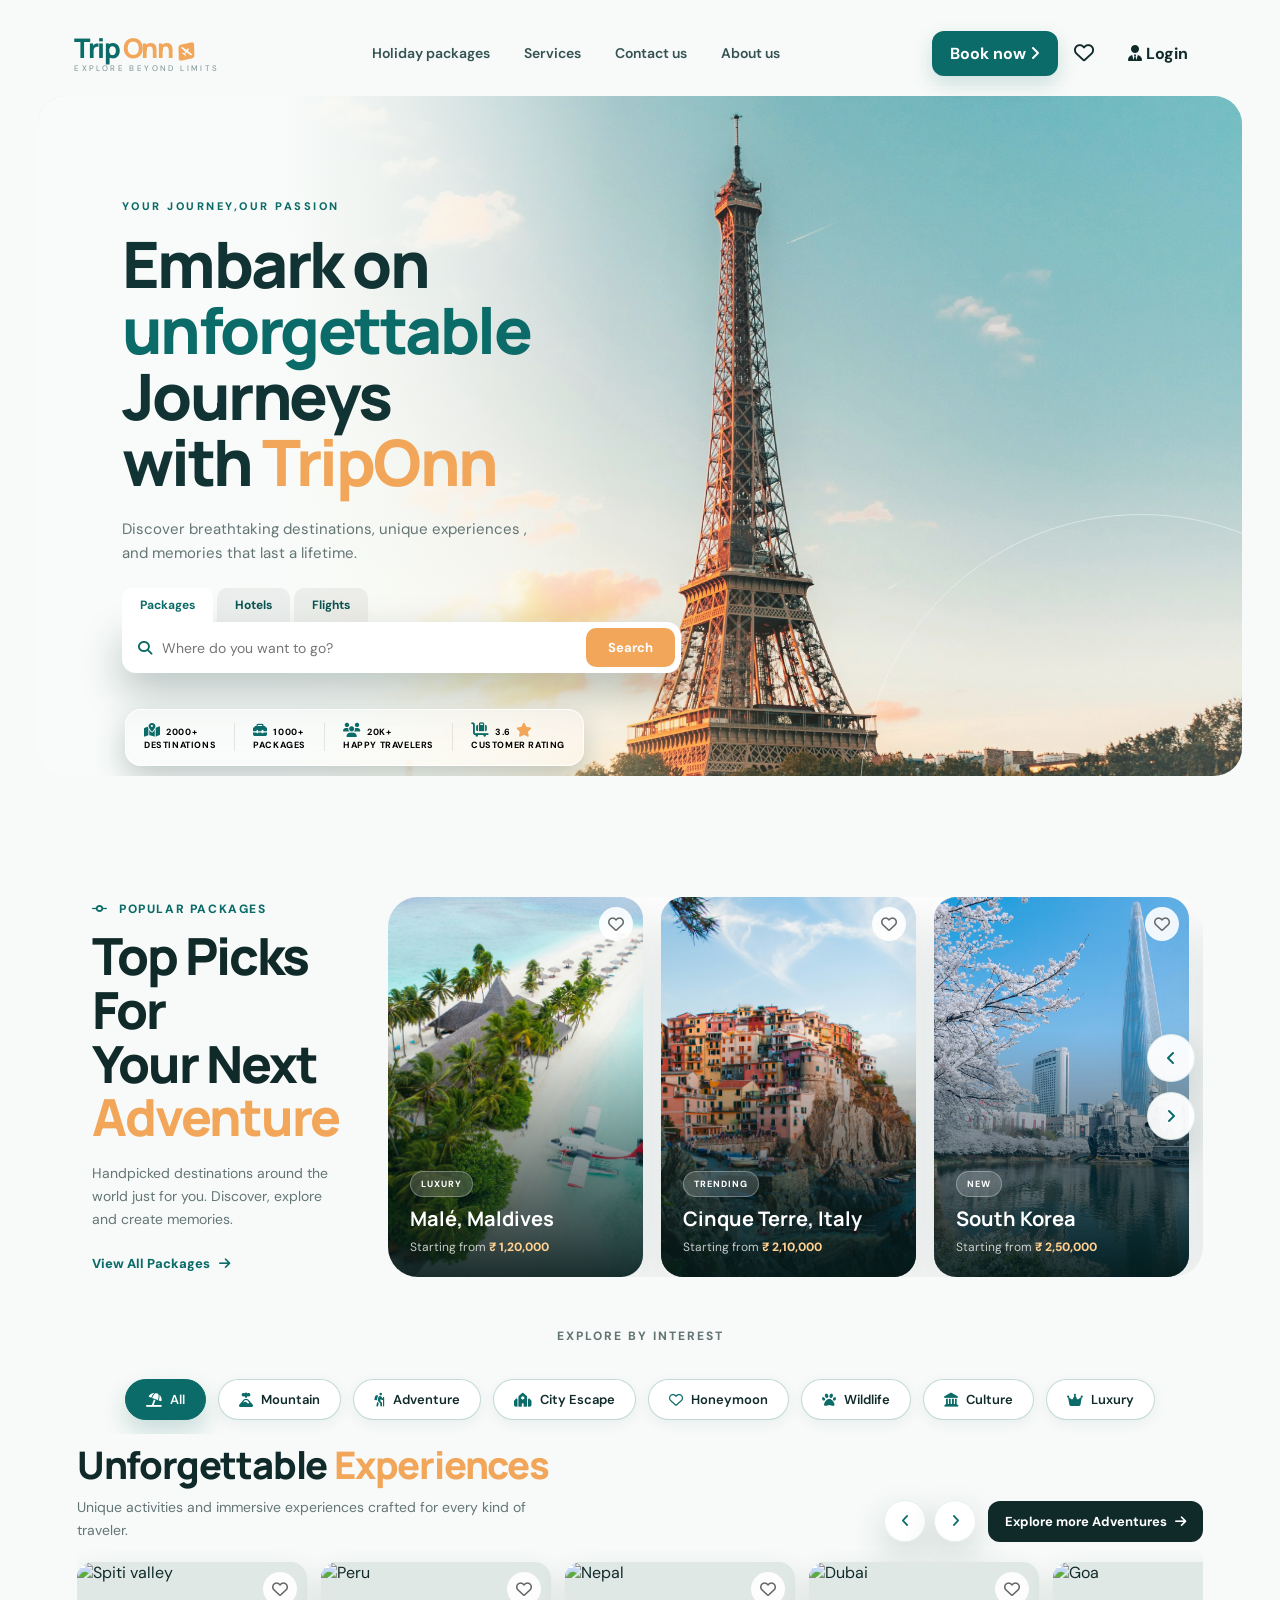
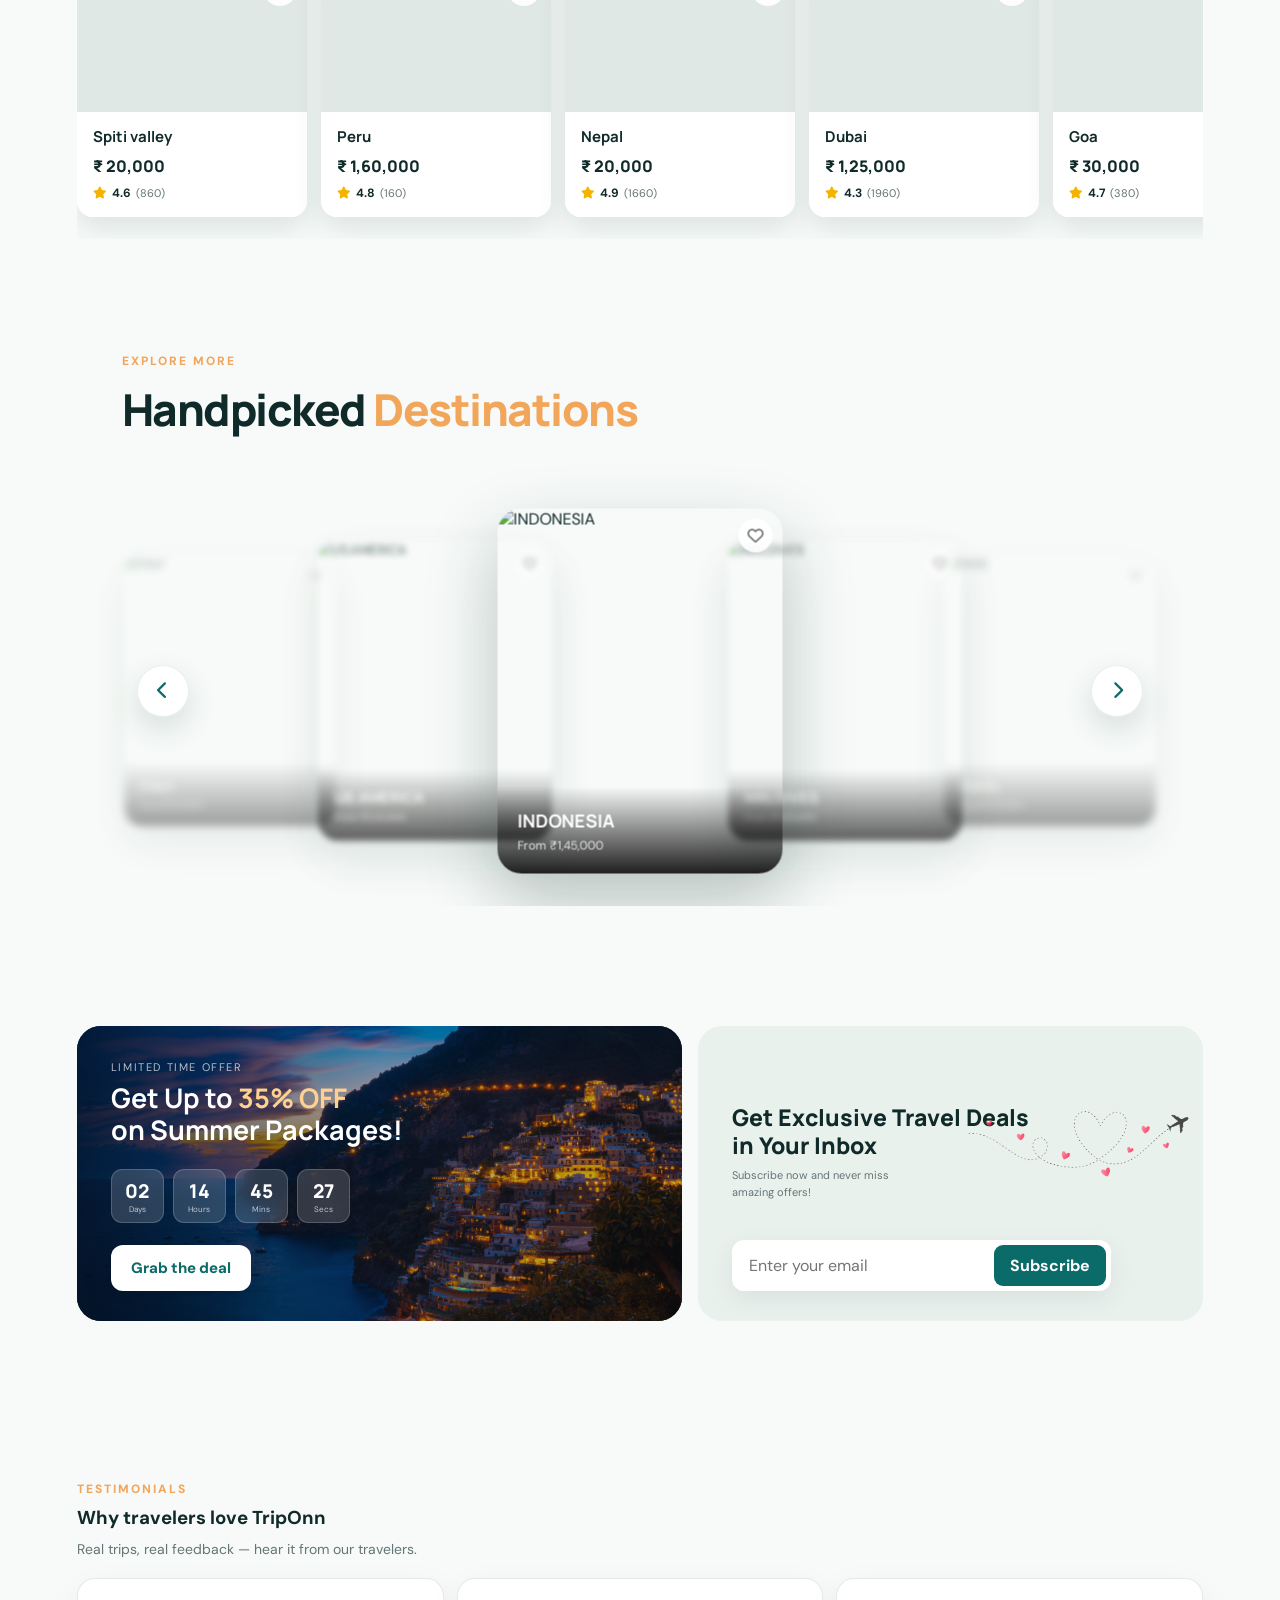
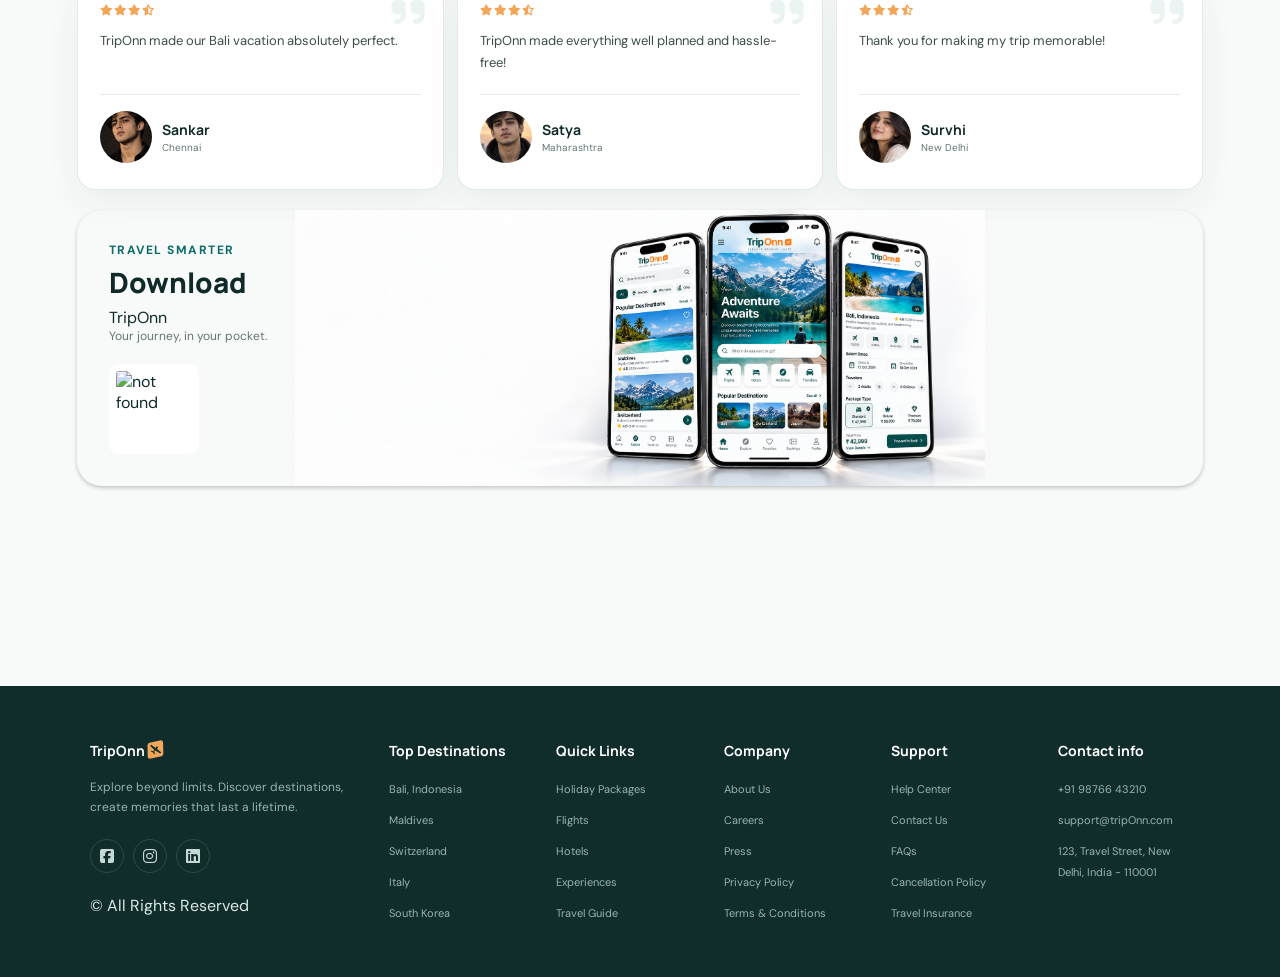
==== commit 50a8f084: "Tagline under logo, responsive fixes up to 1400px" ====
--- a/index.html
+++ b/index.html
@@ -3,11 +3,12 @@
   <head>
     <meta charset="UTF-8" />
     <meta name="viewport" content="width=device-width, initial-scale=1.0" />
-    <title>TripOnn | Explore beyond limits</title>
+    <title>TripOnn</title>
     <meta name="description" content="TripOnn: holiday packages, flights and hotels for your next journey." />
     <link rel="stylesheet" href="css/tripOnn.css" />
     <link rel="stylesheet" href="css/wishlist.css" />
     <link rel="stylesheet" href="css/booking.css" />
+    <link rel="stylesheet" href="css/responsive.css" />
     <link
       rel="stylesheet"
       href="https://cdnjs.cloudflare.com/ajax/libs/font-awesome/6.7.2/css/all.min.css"
--- a/css/tripOnn.css
+++ b/css/tripOnn.css
@@ -1956,19 +1956,9 @@
     height: auto;
     max-height: calc(100dvh - 28px);
     width: min(240px, 85vw);
-
-    /* Glassmorphism */
-    background: rgba(255, 255, 255, 0.18);
-    backdrop-filter: blur(22px) saturate(160%);
-    -webkit-backdrop-filter: blur(22px) saturate(160%);
-
+    background: rgb(255, 255, 255);
     border: 1px solid rgba(255, 255, 255, 0.45);
     border-radius: 22px;
-
-    box-shadow:
-      0 20px 50px rgba(0, 0, 0, 0.18),
-      inset 0 1px 0 rgba(255, 255, 255, 0.35);
-
     flex-direction: column;
     align-items: flex-start;
     justify-content: flex-start;
@@ -1986,7 +1976,7 @@
   /* MOBILE NAV LINKS */
   .options a {
     width: 100%;
-    background-color: rgba(149, 154, 206, 0.397);
+    background-color: var(--accent);
     padding: 13px 14px;
     border-bottom: 1px solid rgba(255, 255, 255, 0.2);
     border-radius: 12px;
@@ -1995,7 +1985,7 @@
     transition: 0.25s ease;
   }
   .options a:hover {
-    background: var(--primary);
+    background-color: #d26f0c;
     color: var(--white);
     transform: translateX(3px);
   }
@@ -2328,7 +2318,7 @@
   .nav-toggle {
     width: 20px;
     height: 20px;
-    font-size: 10px;
+    font-size: 15px;
   }
 
 /* RIGHT BOX - SMALL PHONE */
--- a/css/responsive.css
+++ b/css/responsive.css
@@ -0,0 +1,203 @@
+/* =========================================================
+   responsive.css
+   Load AFTER tripOnn.css, wishlist.css and booking.css.
+   1) Navbar that fits on every screen width
+   2) New slide-in mobile menu (drawer)
+   ========================================================= */
+
+/* ---------- Navbar: never let children push each other out ---------- */
+.navbar > * { min-width: 0; }
+.logo-box { flex-shrink: 1; }
+.logo { white-space: nowrap; }
+
+/* ---------- Logo with tagline UNDER it (all widths) ---------- */
+.logo-box {
+  flex-direction: column;
+  align-items: flex-start;
+  justify-content: center;
+  gap: 3px;
+}
+.logo-box .logo { line-height: 1; }
+#tagline { line-height: 1; }
+#tagline p {
+  margin: 0;
+  font-size: 8px;
+  letter-spacing: 2.4px;
+  white-space: nowrap;
+}
+
+/* ---------- Tablet and phone: hamburger + drawer (<= 1000px) ---------- */
+@media (max-width: 1000px) {
+  header { padding: 10px 3%; z-index: 1600; }
+
+  .navbar {
+    position: relative;
+    justify-content: flex-start;
+    min-height: 62px;
+    gap: 10px;
+    padding: 0 14px;
+  }
+
+  /* logo left, buttons pushed to the right, hamburger last */
+  .btn { margin-left: auto; gap: 6px; }
+
+  .nav-toggle {
+    display: flex;
+    width: 40px;
+    height: 40px;
+    margin: 0;
+    font-size: 18px;
+    border-radius: 12px;
+    flex-shrink: 0;
+    position: relative;
+    z-index: 1601;
+  }
+
+  /* ----- Drawer ----- */
+  .options {
+    position: fixed;
+    top: 0;
+    right: 0;
+    bottom: 0;
+    height: 100vh;
+    height: 100dvh;
+    width: min(320px, 86vw);
+    max-height: none;
+    margin: 0;
+    padding: 28px 24px 24px;
+    display: flex;
+    flex-direction: column;
+    align-items: stretch;
+    justify-content: flex-start;
+    gap: 0;
+    background: #fff;
+    border: 0;
+    border-radius: 28px 0 0 28px;
+    box-shadow: none;
+    overflow-y: auto;
+    transform: translateX(105%);
+    visibility: hidden;
+    transition:
+      transform 0.35s cubic-bezier(0.22, 0.61, 0.36, 1),
+      visibility 0s linear 0.35s,
+      box-shadow 0.35s ease;
+    z-index: 1500;
+  }
+  .options.open {
+    transform: translateX(0);
+    visibility: visible;
+    box-shadow: -24px 0 60px rgba(8, 30, 30, 0.22);
+    transition-delay: 0s;
+  }
+
+  /* "Menu" title (sits level with the close button) */
+  .options::before {
+    content: "Menu";
+    display: block;
+    margin: 6px 0 22px;
+    font: 800 22px "Manrope", sans-serif;
+    letter-spacing: -0.5px;
+    color: var(--ink);
+  }
+
+  /* footer line inside the drawer */
+  .options::after {
+    content: "TripOnn · Explore beyond limits";
+    margin-top: auto;
+    padding-top: 24px;
+    font-size: 11px;
+    letter-spacing: 1.2px;
+    text-transform: uppercase;
+    color: var(--muted);
+  }
+
+  /* menu links */
+  .options a {
+    width: 100%;
+    display: flex;
+    align-items: center;
+    justify-content: space-between;
+    padding: 17px 2px;
+    background: none;
+    border: 0;
+    border-bottom: 1px solid var(--line);
+    border-radius: 0;
+    font-size: 17px;
+    font-weight: 700;
+    color: var(--ink);
+    transition: color 0.25s ease, padding-left 0.25s ease;
+  }
+  /* arrow instead of the desktop underline */
+  .options a::after {
+    content: "\2192";
+    position: static;
+    display: inline;
+    width: auto;
+    height: auto;
+    background: none;
+    color: var(--accent);
+    font-size: 18px;
+    font-weight: 700;
+    transition: transform 0.25s ease;
+  }
+  .options a:hover,
+  .options a:focus-visible {
+    background: none;
+    color: var(--primary);
+    transform: none;
+    padding-left: 8px;
+  }
+  .options a:hover::after { width: auto; transform: translateX(4px); }
+
+  /* dark layer behind the drawer */
+  .nav-scrim {
+    background: rgba(6, 20, 20, 0.5);
+    -webkit-backdrop-filter: blur(3px);
+    backdrop-filter: blur(3px);
+  }
+}
+
+/* ---------- Phones ---------- */
+@media (max-width: 600px) {
+  .navbar { min-height: 58px; padding: 0 10px; gap: 8px; border-radius: 16px; }
+  .logo { font-size: 21px; letter-spacing: -1px; }
+  .nav-toggle { width: 38px; height: 38px; }
+  #btn1 { padding: 9px 11px; font-size: 11px; }
+  #btn1 i { display: none; }
+  #btn2 { padding: 9px 8px; font-size: 11px; }
+  #navWishlistBtn { padding: 0 3px; font-size: 18px; }
+}
+
+/* Small phones: Login shows only its icon */
+@media (max-width: 420px) {
+  #btn2 { font-size: 0; padding: 9px 10px; }
+  #btn2 i { font-size: 15px; margin: 0; }
+}
+
+/* Very small phones (320px) */
+@media (max-width: 350px) {
+  .navbar { padding: 0 8px; gap: 6px; }
+  .logo { font-size: 19px; }
+  .logo .plane-icon { display: none; }
+  .nav-toggle { width: 34px; height: 34px; font-size: 16px; }
+  #btn1 { padding: 8px 9px; font-size: 10px; }
+  #btn2 { padding: 8px; }
+  .btn { gap: 3px; }
+}
+
+/* =========================================================
+   Page sections that were cramped between 851px and 1100px
+   ========================================================= */
+@media (max-width: 1400px) {
+  /* testimonials: reviews on top, app box below */
+  .reviews { grid-template-columns: 1fr; }
+  .review-text { width: 100%; }
+  .left-box { grid-template-columns: repeat(auto-fit, minmax(220px, 1fr)); }
+
+  /* plane picture must not cover the newsletter heading */
+  .plane-logo { width: clamp(110px, 18vw, 240px); }
+}
+
+@media (max-width: 350px) {
+  .options::after { font-size: 10px; letter-spacing: 0.8px; }
+}
